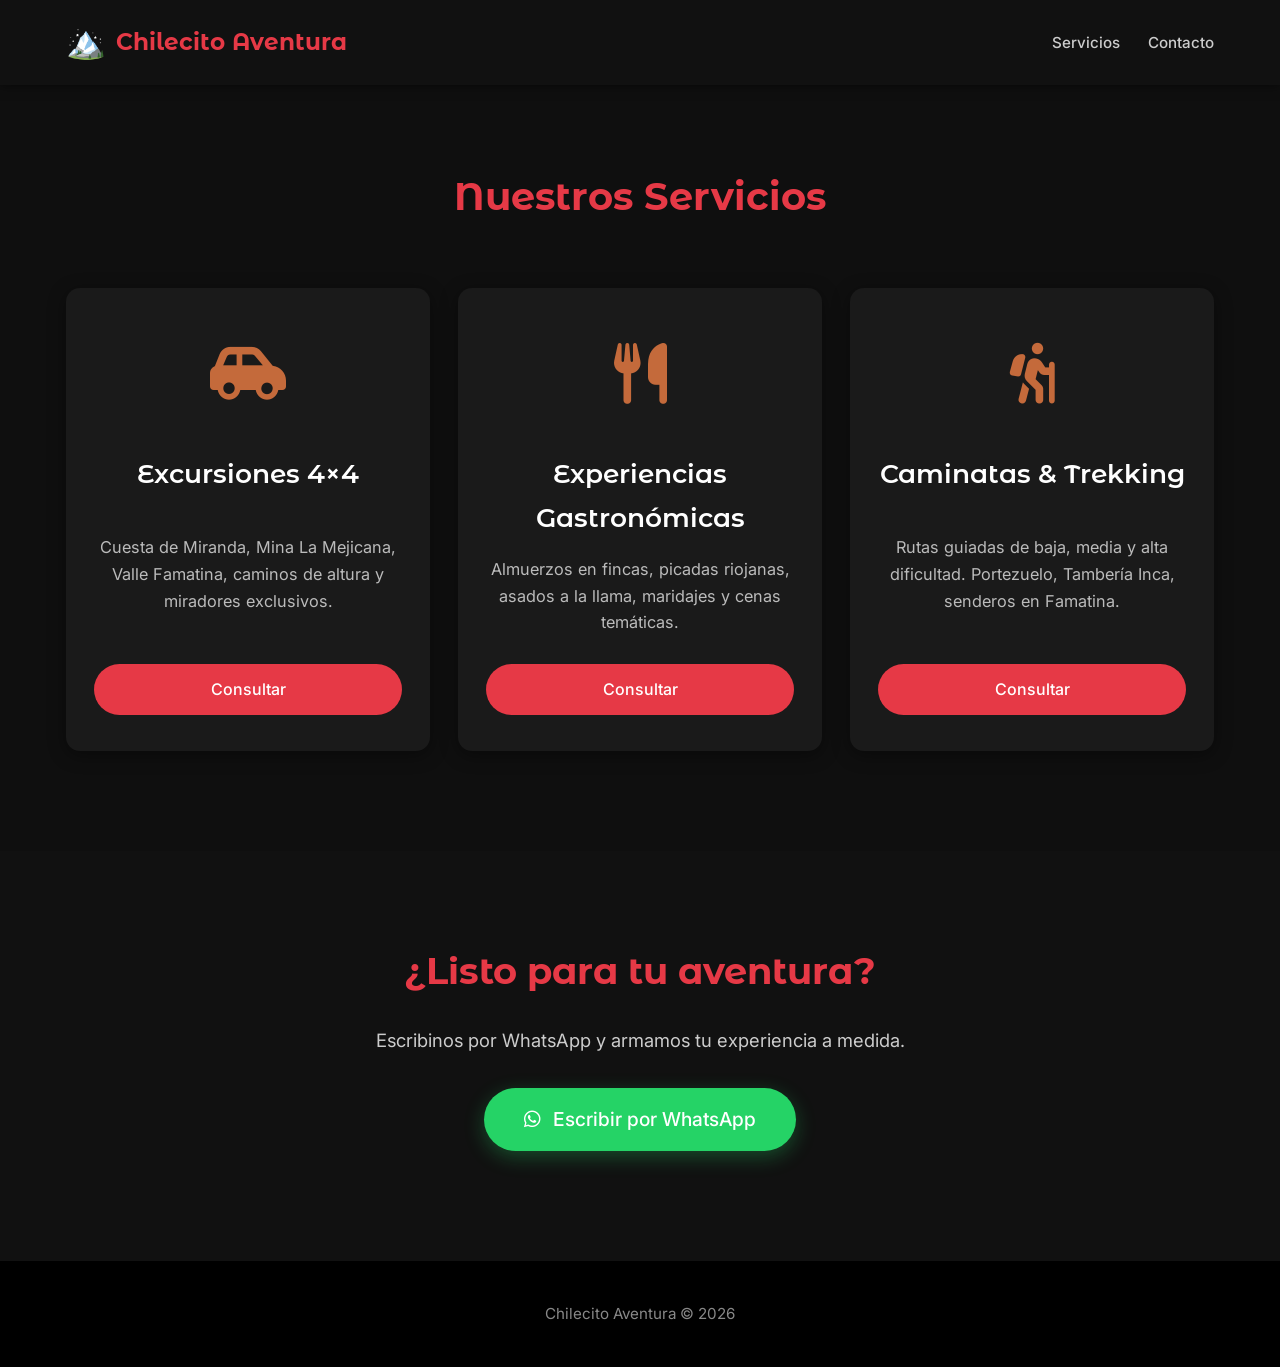
==== index.html @ 5f7f40b3 "first commit" ====
<!DOCTYPE html>
<html lang="es">
<head>
  <meta charset="UTF-8">
  <meta name="viewport" content="width=device-width, initial-scale=1.0">
  <title>Chilecito Aventura</title>
  <link rel="stylesheet" href="https://cdnjs.cloudflare.com/ajax/libs/font-awesome/6.5.0/css/all.min.css">
  <link href="https://fonts.googleapis.com/css2?family=Inter:wght@300;400;500;600&family=Montserrat+Alternates:wght@600;700&display=swap" rel="stylesheet">
  <link rel="stylesheet" href="styles.css">
</head>
<body>

  <header>
    <div class="container">
      <div class="logo">
        <span class="emoji">🏔️</span>
        <h1>Chilecito Aventura</h1>
      </div>
      <nav>
        <a href="#servicios">Servicios</a>
        <a href="#contacto">Contacto</a>
      </nav>
    </div>
  </header>

  <main>
    <section id="servicios" class="servicios">
      <div class="container">
        <h2>Nuestros Servicios</h2>

        <div class="grid">
          <article class="card anim" data-image="https://fotos.perfil.com/2021/11/04/trim/1280/720/1103larioja-1264507.jpg">
            <div class="card-icon"><i class="fa-solid fa-car-side"></i></div>
            <h3>Excursiones 4×4</h3>
            <p>Cuesta de Miranda, Mina La Mejicana, Valle Famatina, caminos de altura y miradores exclusivos.</p>
            <a href="#" class="btn">Consultar</a>
          </article>

          <article class="card anim" data-image="https://i.blogs.es/7722b3/gastro_rioja/840_560.jpg">
            <div class="card-icon"><i class="fa-solid fa-utensils"></i></div>
            <h3>Experiencias Gastronómicas</h3>
            <p>Almuerzos en fincas, picadas riojanas, asados a la llama, maridajes y cenas temáticas.</p>
            <a href="#" class="btn">Consultar</a>
          </article>

          <article class="card anim" data-image="https://deviajevoy.com.ar/wp-content/uploads/2020/05/famatina.jpg">
            <div class="card-icon"><i class="fa-solid fa-person-hiking"></i></div>
            <h3>Caminatas & Trekking</h3>
            <p>Rutas guiadas de baja, media y alta dificultad. Portezuelo, Tambería Inca, senderos en Famatina.</p>
            <a href="#" class="btn">Consultar</a>
          </article>
        </div>
      </div>
    </section>

    <section id="contacto" class="contacto">
      <div class="container">
        <h2>¿Listo para tu aventura?</h2>
        <p>Escribinos por WhatsApp y armamos tu experiencia a medida.</p>
        <a href="https://wa.me/5493825XXXXXX?text=Hola%21%20Quiero%20consultar%20por..." class="btn-large">
          <i class="fa-brands fa-whatsapp"></i> Escribir por WhatsApp
        </a>
      </div>
    </section>
  </main>

  <footer>
    <div class="container">
      <p>Chilecito Aventura © 2026</p>
    </div>
  </footer>

</body>
</html>
---- styles.css ----
* {
  margin: 0;
  padding: 0;
  box-sizing: border-box;
}

body {
  font-family: 'Inter', sans-serif;
  background: #0f0f0f;
  color: #e0e0e0;
  line-height: 1.65;
}

.container {
  max-width: 1180px;
  margin: 0 auto;
  padding: 0 16px;
}

header {
  position: sticky;
  top: 0;
  background: #111;
  box-shadow: 0 1px 10px rgba(0,0,0,0.5);
  z-index: 100;
  padding: 16px 0;
}

header .container {
  display: flex;
  justify-content: space-between;
  align-items: center;
}

.logo {
  display: flex;
  align-items: center;
  gap: 10px;
}

.logo .emoji {
  font-size: 2rem;
}

.logo h1 {
  font-family: 'Montserrat Alternates', sans-serif;
  font-weight: 700;
  font-size: 1.45rem;
  color: #e63946;
}

nav a {
  margin-left: 24px;
  color: #ccc;
  text-decoration: none;
  font-weight: 500;
  font-size: 0.95rem;
  transition: color 0.2s;
}

nav a:hover {
  color: #e63946;
}

/* Animación suave de carga */
@keyframes slideUp {
  from {
    opacity: 0;
    transform: translateY(60px);
  }
  to {
    opacity: 1;
    transform: translateY(0);
  }
}

.anim {
  opacity: 0;
  animation: slideUp 1s cubic-bezier(0.25, 0.46, 0.45, 0.94) forwards;
}

.anim:nth-child(1) { animation-delay: 0.2s; }
.anim:nth-child(2) { animation-delay: 0.4s; }
.anim:nth-child(3) { animation-delay: 0.6s; }

/* Servicios */
.servicios {
  padding: 80px 0 100px;
}

.servicios h2 {
  font-family: 'Montserrat Alternates', sans-serif;
  font-weight: 700;
  font-size: 2.4rem;
  color: #e63946;
  text-align: center;
  margin-bottom: 60px;
}

.grid {
  display: grid;
  grid-template-columns: repeat(auto-fit, minmax(300px, 1fr));
  gap: 28px;
}

.card {
  background: #1a1a1a;
  border-radius: 14px;
  padding: 36px 28px;
  box-shadow: 0 4px 18px rgba(0,0,0,0.4);
  text-align: center;
  display: flex;
  flex-direction: column;
  transition: all 0.4s ease;
  position: relative;
  overflow: hidden;
  min-height: 380px;
}

.card:hover {
  transform: translateY(-10px);
  box-shadow: 0 16px 36px rgba(0,0,0,0.6);
}

/* Overlay más claro para modo oscuro */
.card::before {
  content: "";
  position: absolute;
  inset: 0;
  background-size: cover;
  background-position: center;
  opacity: 0;
  transition: opacity 0.6s ease-in-out;
  z-index: 0;
  background-color: rgba(0, 0, 0, 0.35);
  background-blend-mode: multiply;
}

.card:hover::before {
  opacity: 1;
}

.card > * {
  position: relative;
  z-index: 1;
}

.card-icon {
  font-size: 3.8rem;
  color: #c46a3b;
  margin-bottom: 28px;
  transition: transform 0.4s ease;
}

.card:hover .card-icon {
  transform: scale(1.12);
}

.card h3 {
  font-family: 'Montserrat Alternates', sans-serif;
  font-weight: 600;
  font-size: 1.65rem;
  margin-bottom: 16px;
  color: #fff;
}

.card p {
  color: #bbb;
  font-size: 1.02rem;
  margin-bottom: 28px;
  flex-grow: 1;
  display: flex;
  align-items: center;
  justify-content: center;
  text-align: center;
}

.btn {
  display: block;
  background: #e63946;
  color: white;
  padding: 12px 32px;
  border-radius: 50px;
  text-decoration: none;
  font-weight: 500;
  margin-top: auto;
  transition: all 0.25s;
}

.btn:hover {
  background: #c53039;
  transform: translateY(-2px);
}

/* Imágenes específicas */
.card:nth-child(1)::before {
  background-image: url('https://fotos.perfil.com/2021/11/04/trim/1280/720/1103larioja-1264507.jpg');
}

.card:nth-child(2)::before {
  background-image: url('https://i.blogs.es/7722b3/gastro_rioja/840_560.jpg');
}

.card:nth-child(3)::before {
  background-image: url('https://deviajevoy.com.ar/wp-content/uploads/2020/05/famatina.jpg');
}

/* Contacto */
.contacto {
  background: #111;
  padding: 90px 0 110px;
  text-align: center;
}

.contacto h2 {
  font-family: 'Montserrat Alternates', sans-serif;
  font-weight: 700;
  font-size: 2.3rem;
  color: #e63946;
  margin-bottom: 24px;
}

.contacto p {
  font-size: 1.15rem;
  color: #ccc;
  margin-bottom: 32px;
}

.btn-large {
  display: inline-flex;
  align-items: center;
  gap: 12px;
  background: #25D366;
  color: white;
  padding: 16px 40px;
  border-radius: 50px;
  font-size: 1.2rem;
  font-weight: 500;
  text-decoration: none;
  box-shadow: 0 6px 20px rgba(37,213,102,0.3);
  transition: all 0.3s;
}

.btn-large:hover {
  background: #20b358;
  transform: translateY(-3px);
  box-shadow: 0 12px 32px rgba(37,213,102,0.45);
}

footer {
  background: #000;
  color: #888;
  padding: 40px 0;
  text-align: center;
  font-size: 0.95rem;
}

/* Responsive para móviles */
@media (max-width: 768px) {
  header .container {
    flex-direction: column;
    gap: 12px;
  }

  nav {
    margin-top: 8px;
  }

  nav a {
    margin: 0 12px;
    font-size: 0.9rem;
  }

  .servicios {
    padding: 60px 0 80px;
  }

  .servicios h2 {
    font-size: 2.1rem;
    margin-bottom: 50px;
  }

  .grid {
    grid-template-columns: 1fr;
    gap: 24px;
  }

  .card {
    min-height: 340px;
    padding: 32px 24px;
  }

  .card-icon {
    font-size: 3.2rem;
    margin-bottom: 24px;
  }

  .card h3 {
    font-size: 1.5rem;
  }

  .card p {
    font-size: 0.98rem;
  }

  .btn {
    padding: 11px 28px;
  }

  .contacto {
    padding: 70px 0 90px;
  }

  .contacto h2 {
    font-size: 2rem;
  }

  .btn-large {
    padding: 14px 36px;
    font-size: 1.1rem;
  }
}

@media (max-width: 480px) {
  .logo h1 {
    font-size: 1.3rem;
  }

  .logo .emoji {
    font-size: 1.8rem;
  }
}
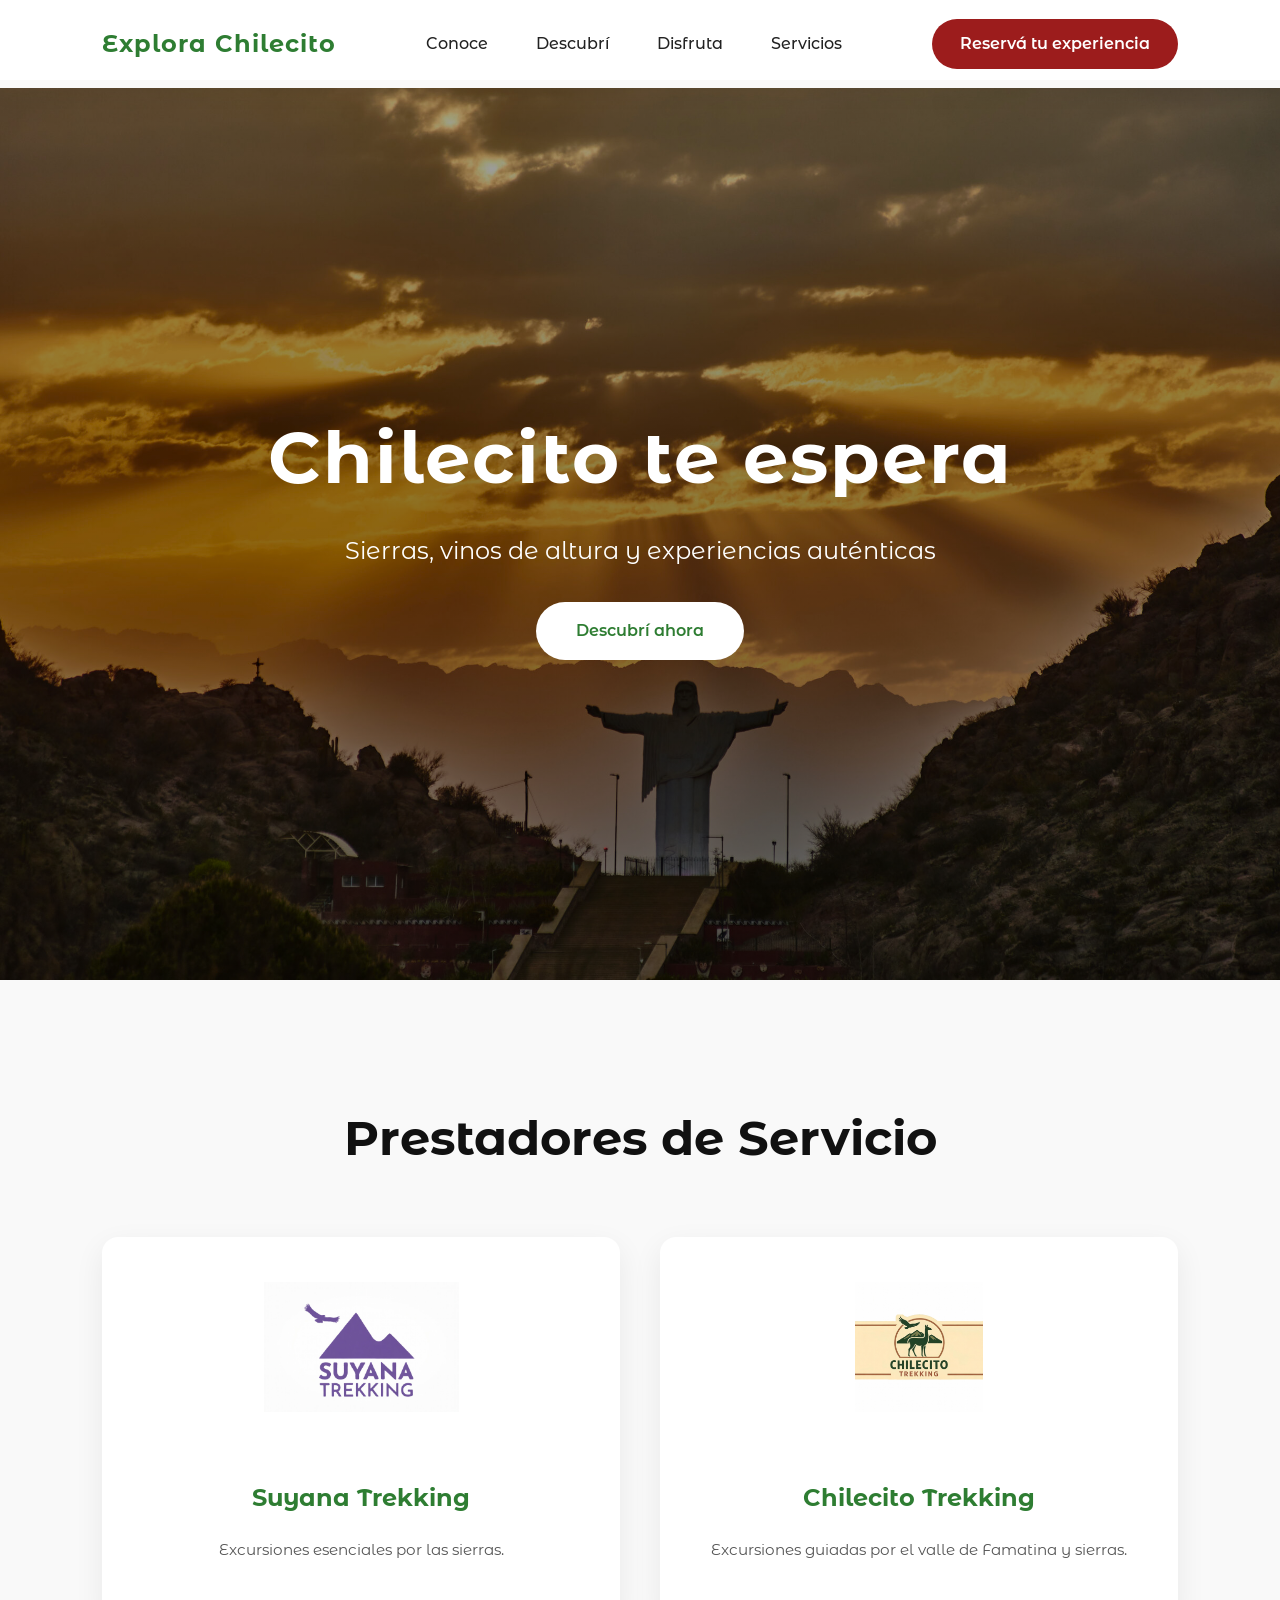
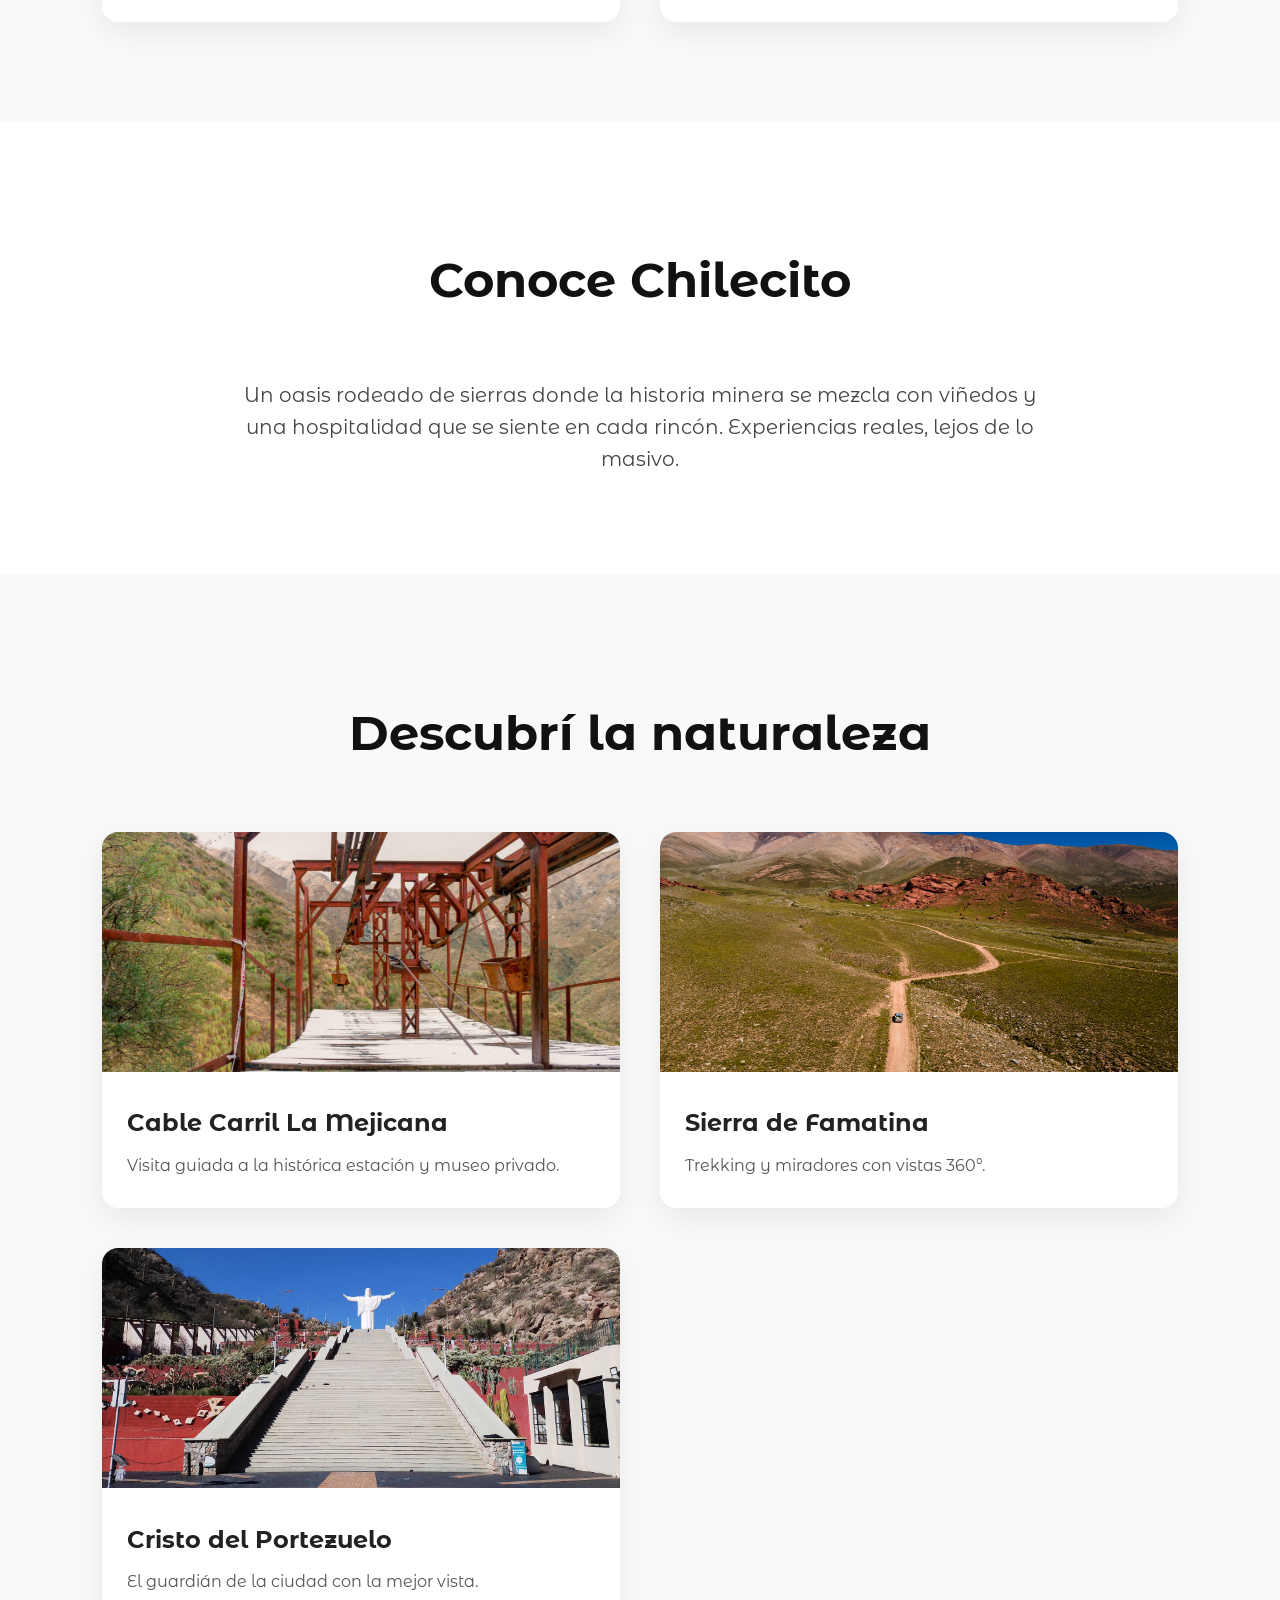
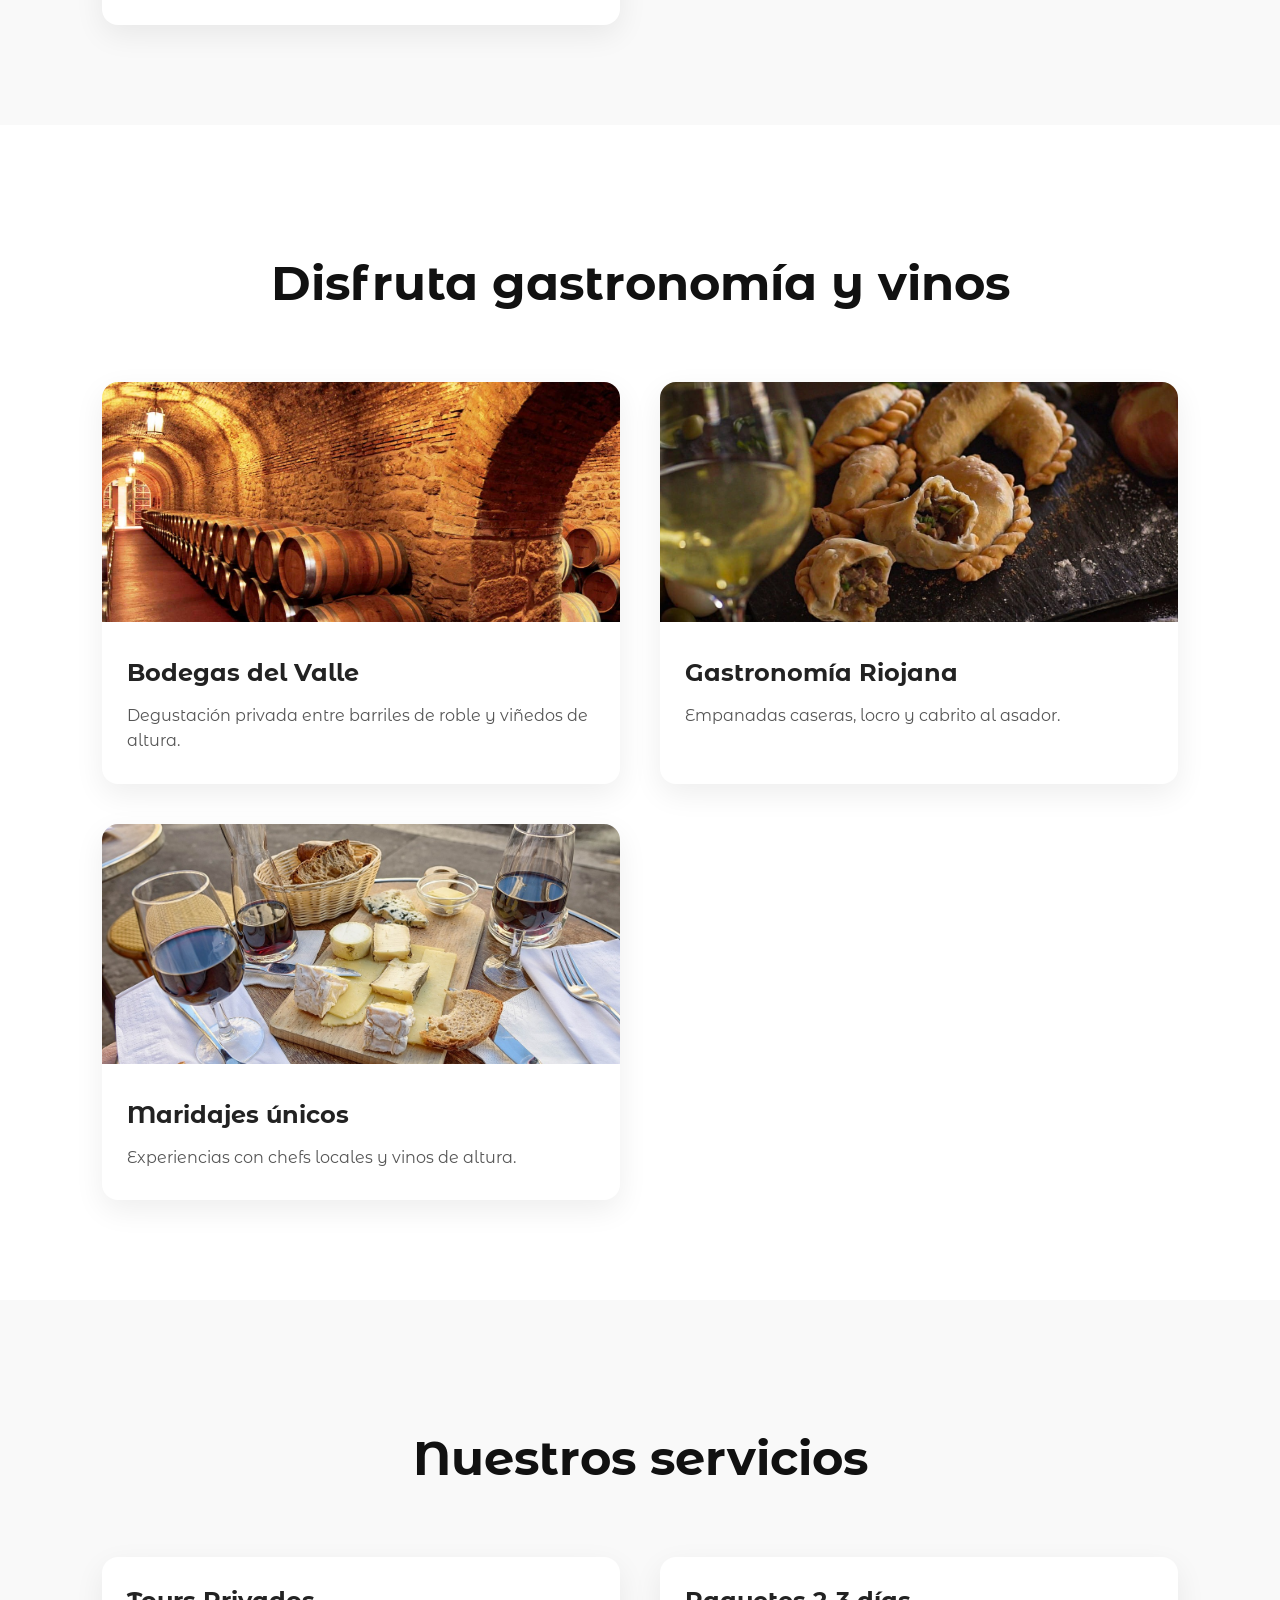
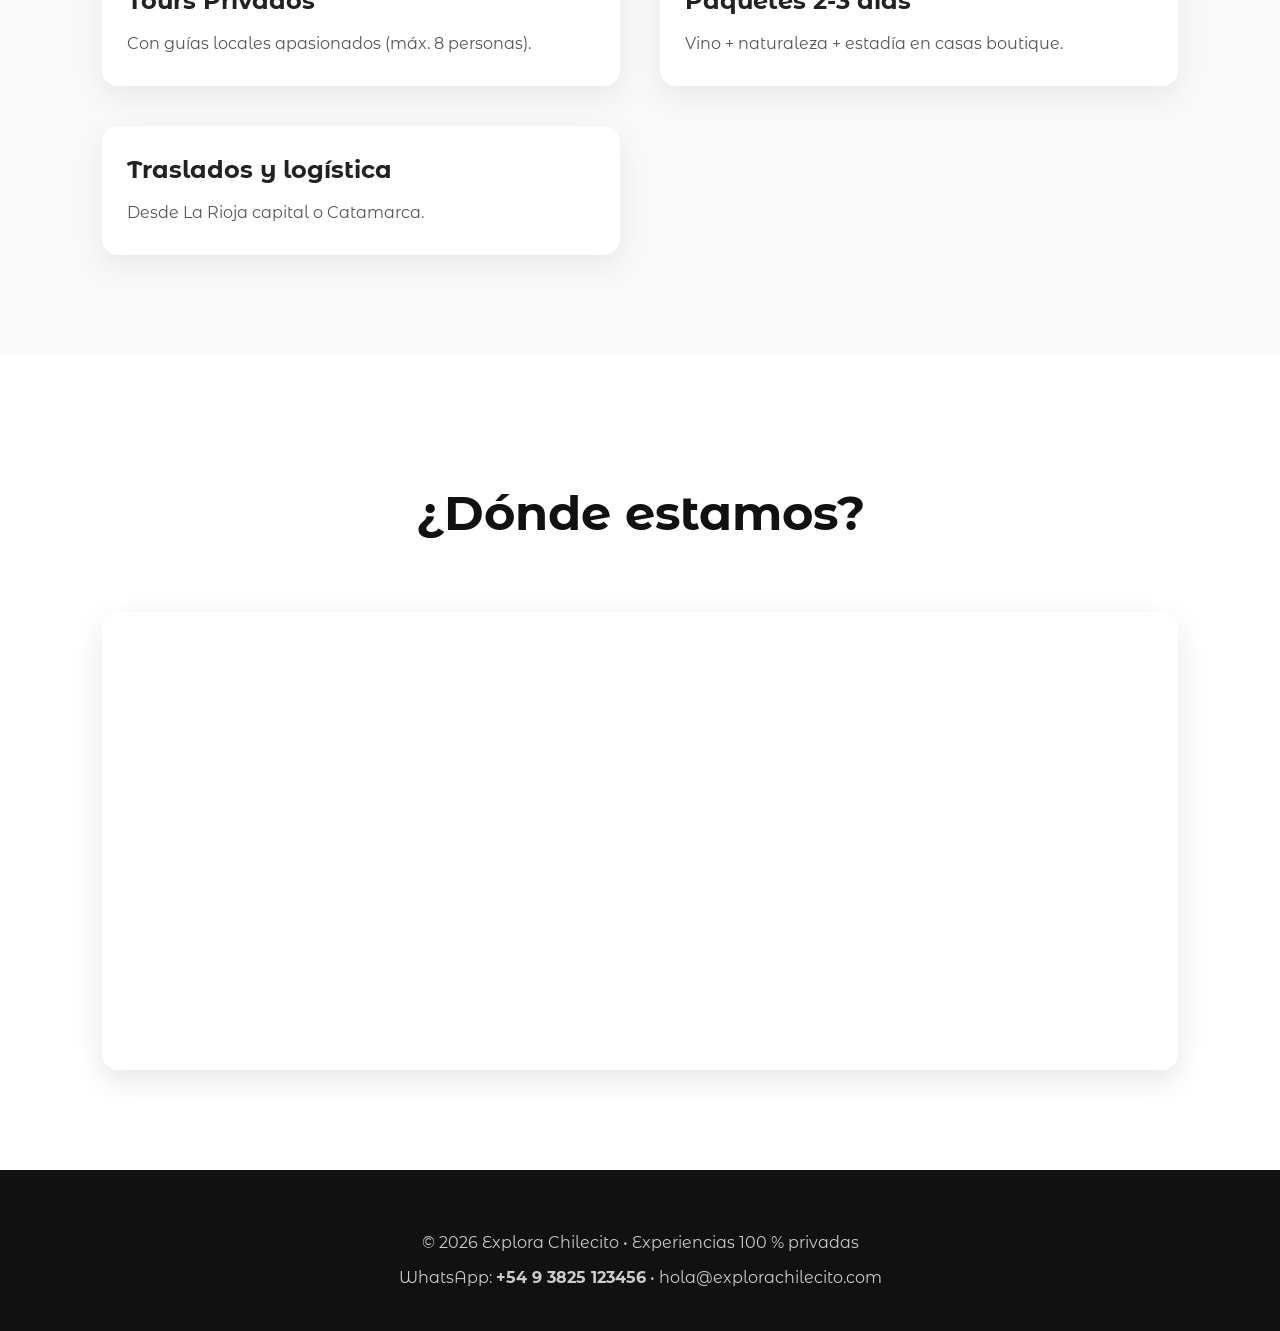
==== commit e0eef4e3: "paginas" ====
--- a/index.html
+++ b/index.html
@@ -1,74 +1,259 @@
 <!DOCTYPE html>
 <html lang="es">
 <head>
-  <meta charset="UTF-8">
-  <meta name="viewport" content="width=device-width, initial-scale=1.0">
-  <title>Chilecito Aventura</title>
-  <link rel="stylesheet" href="https://cdnjs.cloudflare.com/ajax/libs/font-awesome/6.5.0/css/all.min.css">
-  <link href="https://fonts.googleapis.com/css2?family=Inter:wght@300;400;500;600&family=Montserrat+Alternates:wght@600;700&display=swap" rel="stylesheet">
-  <link rel="stylesheet" href="styles.css">
+    <meta charset="UTF-8">
+    <meta name="viewport" content="width=device-width, initial-scale=1.0">
+    <title>Explora Chilecito • Sierras • Vinos • Aventura</title>
+    <link href="https://fonts.googleapis.com/css2?family=Montserrat+Alternates:wght@400;500;600;700&display=swap" rel="stylesheet">
+    <link rel="stylesheet" href="css/styles.css">
 </head>
 <body>
 
-  <header>
-    <div class="container">
-      <div class="logo">
-        <span class="emoji">🏔️</span>
-        <h1>Chilecito Aventura</h1>
-      </div>
-      <nav>
-        <a href="#servicios">Servicios</a>
-        <a href="#contacto">Contacto</a>
-      </nav>
+    <!-- NAVEGACIÓN -->
+    <nav class="navbar">
+        <div class="logo">
+            <h2>Explora Chilecito</h2>
+        </div>
+        
+        <div class="hamburger" onclick="toggleMenu()">☰</div>
+        
+        <ul class="menu" id="menu">
+            <li class="dropdown">
+                <a href="#conoce">Conoce</a>
+                <ul class="dropdown-content">
+                    <li><a href="pages/conoce-historia-cultura.html" target="_blank">Historia & Cultura</a></li>
+                    <li><a href="pages/conoce-museos.html" target="_blank">Museos</a></li>
+                    <li><a href="pages/conoce-pueblo.html" target="_blank">El Pueblo</a></li>
+                </ul>
+            </li>
+            <li class="dropdown">
+                <a href="#descubri">Descubrí</a>
+                <ul class="dropdown-content">
+                    <li><a href="pages/descubri-naturaleza.html" target="_blank">Naturaleza & Sierras</a></li>
+                    <li><a href="pages/descubri-excursiones.html" target="_blank">Excursiones</a></li>
+                    <li><a href="pages/descubri-senderismo.html" target="_blank">Senderismo</a></li>
+                </ul>
+            </li>
+            <li class="dropdown">
+                <a href="#disfruta">Disfruta</a>
+                <ul class="dropdown-content">
+                    <li><a href="pages/disfruta-gastronomia.html" target="_blank">Gastronomía Riojana</a></li>
+                    <li><a href="pages/disfruta-ruta-vino.html" target="_blank">Ruta del Vino</a></li>
+                    <li><a href="pages/disfruta-maridajes.html" target="_blank">Maridajes únicos</a></li>
+                </ul>
+            </li>
+            <li class="dropdown">
+                <a href="#servicios">Servicios</a>
+                <ul class="dropdown-content">
+                    <li><a href="#tours">Tours Privados</a></li>
+                    <li><a href="#paquetes">Paquetes</a></li>
+                    <li><a href="#contacto">Reservas</a></li>
+                </ul>
+            </li>
+        </ul>
+        
+        <a href="#contacto" class="btn-reserva">Reservá tu experiencia</a>
+    </nav>
+
+    <!-- HERO SLIDER -->
+    <section class="hero">
+        <div class="slider">
+            <div class="slide active" style="background-image: url('images/hero-chilecito.jpeg')">
+                <div class="overlay">
+                    <h1>Chilecito te espera</h1>
+                    <p>Sierras, vinos de altura y experiencias auténticas</p>
+                    <a href="#descubri" class="btn">Descubrí ahora</a>
+                </div>
+            </div>
+            <div class="slide" style="background-image: url('images/cable-mejicana.jpg')">
+                <div class="overlay">
+                    <h1>El Cable Carril La Mejicana</h1>
+                    <p>Una obra de ingeniería que sigue impresionando</p>
+                </div>
+            </div>
+            <div class="slide" style="background-image: url('images/viñedos-famatina.jpg')">
+                <div class="overlay">
+                    <h1>Viñedos en el Valle de Famatina</h1>
+                    <p>Torrontés y Malbec de altura</p>
+                </div>
+            </div>
+        </div>
+    </section>
+
+    <!-- PRESTADORES DE SERVICIO (Nueva sección arriba de Conoce) -->
+    <section id="prestadores" class="section bg-light">
+        <div class="container">
+            <h2 class="section-title">Prestadores de Servicio</h2>
+            <div class="cards-grid">
+                <div class="card prestador-card" onclick="openModal('empresa1')">
+                    <img src="images/logo-suyana-trekking.jpg" alt="Logo Suyana Trekking">
+                    <h3>Suyana Trekking</h3>
+                    <p>Excursiones esenciales por las sierras.</p>
+                </div>
+                <div class="card prestador-card" onclick="openModal('empresa2')">
+                    <img src="images/logo-tours-famatina.jpg" alt="Logo Tours Famatina">
+                    <h3>Chilecito Trekking</h3>
+                    <p>Excursiones guiadas por el valle de Famatina y sierras.</p>
+                </div>
+            </div>
+        </div>
+    </section>
+
+    <!-- MODALES PARA EMPRESAS -->
+    <div id="empresa1" class="modal">
+        <div class="modal-content">
+            <span class="close" onclick="closeModal('empresa1')">&times;</span>
+            <h2>Suyana Trekking</h2>
+            <p>Contacta con nosotros:</p>
+            <a href="https://wa.me/5493825123456" class="btn-social whatsapp">WhatsApp</a>
+            <a href="https://www.instagram.com/suyana_trekking?igsh=c2cyb3Z4Nm04b3JnZQ==" class="btn-social instagram">Instagram</a>
+        </div>
     </div>
-  </header>
-
-  <main>
-    <section id="servicios" class="servicios">
-      <div class="container">
-        <h2>Nuestros Servicios</h2>
-
-        <div class="grid">
-          <article class="card anim" data-image="https://fotos.perfil.com/2021/11/04/trim/1280/720/1103larioja-1264507.jpg">
-            <div class="card-icon"><i class="fa-solid fa-car-side"></i></div>
-            <h3>Excursiones 4×4</h3>
-            <p>Cuesta de Miranda, Mina La Mejicana, Valle Famatina, caminos de altura y miradores exclusivos.</p>
-            <a href="#" class="btn">Consultar</a>
-          </article>
-
-          <article class="card anim" data-image="https://i.blogs.es/7722b3/gastro_rioja/840_560.jpg">
-            <div class="card-icon"><i class="fa-solid fa-utensils"></i></div>
-            <h3>Experiencias Gastronómicas</h3>
-            <p>Almuerzos en fincas, picadas riojanas, asados a la llama, maridajes y cenas temáticas.</p>
-            <a href="#" class="btn">Consultar</a>
-          </article>
-
-          <article class="card anim" data-image="https://deviajevoy.com.ar/wp-content/uploads/2020/05/famatina.jpg">
-            <div class="card-icon"><i class="fa-solid fa-person-hiking"></i></div>
-            <h3>Caminatas & Trekking</h3>
-            <p>Rutas guiadas de baja, media y alta dificultad. Portezuelo, Tambería Inca, senderos en Famatina.</p>
-            <a href="#" class="btn">Consultar</a>
-          </article>
-        </div>
-      </div>
-    </section>
-
-    <section id="contacto" class="contacto">
-      <div class="container">
-        <h2>¿Listo para tu aventura?</h2>
-        <p>Escribinos por WhatsApp y armamos tu experiencia a medida.</p>
-        <a href="https://wa.me/5493825XXXXXX?text=Hola%21%20Quiero%20consultar%20por..." class="btn-large">
-          <i class="fa-brands fa-whatsapp"></i> Escribir por WhatsApp
-        </a>
-      </div>
-    </section>
-  </main>
-
-  <footer>
-    <div class="container">
-      <p>Chilecito Aventura © 2026</p>
+
+    <div id="empresa2" class="modal">
+        <div class="modal-content">
+            <span class="close" onclick="closeModal('empresa2')">&times;</span>
+            <h2>Tours Famatina</h2>
+            <p>Contacta con nosotros:</p>
+            <a href="https://wa.me/5493825654321" class="btn-social whatsapp">WhatsApp</a>
+            <a href="https://www.instagram.com/chilecitotrekking?igsh=cTIyb2JzaXZua3BmZQ==" class="btn-social instagram">Instagram</a>
+        </div>
     </div>
-  </footer>
+
+    <!-- CONOCE -->
+    <section id="conoce" class="section">
+        <div class="container">
+            <h2 class="section-title">Conoce Chilecito</h2>
+            <p class="intro">
+                Un oasis rodeado de sierras donde la historia minera se mezcla con viñedos 
+                y una hospitalidad que se siente en cada rincón. Experiencias reales, lejos de lo masivo.
+            </p>
+        </div>
+    </section>
+
+    <!-- DESCUBRÍ -->
+    <section id="descubri" class="section bg-light">
+        <div class="container">
+            <h2 class="section-title">Descubrí la naturaleza</h2>
+            <div class="cards-grid">
+                <div class="card">
+                    <img src="images/cable-mejicana.jpg" alt="Cable Carril La Mejicana">
+                    <h3>Cable Carril La Mejicana</h3>
+                    <p>Visita guiada a la histórica estación y museo privado.</p>
+                </div>
+                <div class="card">
+                    <img src="images/sierra-famatina.jpg" alt="Sierra de Famatina">
+                    <h3>Sierra de Famatina</h3>
+                    <p>Trekking y miradores con vistas 360°.</p>
+                </div>
+                <div class="card">
+                    <img src="images/cristo-portezuelo.jpg" alt="Cristo del Portezuelo">
+                    <h3>Cristo del Portezuelo</h3>
+                    <p>El guardián de la ciudad con la mejor vista.</p>
+                </div>
+            </div>
+        </div>
+    </section>
+
+    <!-- DISFRUTA -->
+    <section id="disfruta" class="section">
+        <div class="container">
+            <h2 class="section-title">Disfruta gastronomía y vinos</h2>
+            <div class="cards-grid">
+                <div class="card">
+                    <img src="images/barriles-vino.jpg" alt="Barriles en bodega">
+                    <h3>Bodegas del Valle</h3>
+                    <p>Degustación privada entre barriles de roble y viñedos de altura.</p>
+                </div>
+                <div class="card">
+                    <img src="images/empanadas-riojanas.jpg" alt="Empanadas riojanas">
+                    <h3>Gastronomía Riojana</h3>
+                    <p>Empanadas caseras, locro y cabrito al asador.</p>
+                </div>
+                <div class="card">
+                    <img src="images/maridaje-vinos.jpg" alt="Maridaje de vinos y comida">
+                    <h3>Maridajes únicos</h3>
+                    <p>Experiencias con chefs locales y vinos de altura.</p>
+                </div>
+            </div>
+        </div>
+    </section>
+
+    <!-- SERVICIOS -->
+    <section id="servicios" class="section bg-light">
+        <div class="container">
+            <h2 class="section-title">Nuestros servicios</h2>
+            <div class="cards-grid">
+                <div class="card">
+                    <h3>Tours Privados</h3>
+                    <p>Con guías locales apasionados (máx. 8 personas).</p>
+                </div>
+                <div class="card">
+                    <h3>Paquetes 2-3 días</h3>
+                    <p>Vino + naturaleza + estadía en casas boutique.</p>
+                </div>
+                <div class="card">
+                    <h3>Traslados y logística</h3>
+                    <p>Desde La Rioja capital o Catamarca.</p>
+                </div>
+            </div>
+        </div>
+    </section>
+
+    <!-- MAPA -->
+    <section id="ubicacion" class="section">
+        <div class="container">
+            <h2 class="section-title">¿Dónde estamos?</h2>
+            <div class="map-container">
+                <iframe src="https://www.google.com/maps/embed?pb=!1m18!1m12!1m3!1d3265.123456789!2d-67.495!3d-29.16!2m3!1f0!2f0!3f0!3m2!1i1024!2i768!4f13.1!3m3!1m2!1s0x96b5c5c5c5c5c5c5%3A0x1234567890abcdef!2sChilecito%2C%20La%20Rioja%2C%20Argentina!5e0!3m2!1ses!2sar!4v1700000000000" 
+                        width="100%" height="450" style="border:0;" allowfullscreen="" loading="lazy" referrerpolicy="no-referrer-when-downgrade"></iframe>
+            </div>
+        </div>
+    </section>
+
+    <!-- FOOTER -->
+    <footer id="contacto">
+        <div class="container">
+            <p>© 2026 Explora Chilecito • Experiencias 100 % privadas</p>
+            <p>WhatsApp: <strong>+54 9 3825 123456</strong> • hola@explorachilecito.com</p>
+        </div>
+    </footer>
+
+    <script>
+        // Slider automático
+        let currentSlide = 0;
+        const slides = document.querySelectorAll('.slide');
+        setInterval(() => {
+            slides[currentSlide].classList.remove('active');
+            currentSlide = (currentSlide + 1) % slides.length;
+            slides[currentSlide].classList.add('active');
+        }, 5000);
+
+        // Menú hamburguesa en móvil
+        function toggleMenu() {
+            const menu = document.getElementById('menu');
+            menu.classList.toggle('active');
+        }
+
+        // Funciones para modales
+        function openModal(id) {
+            document.getElementById(id).style.display = "block";
+        }
+
+        function closeModal(id) {
+            document.getElementById(id).style.display = "none";
+        }
+
+        // Cerrar modal al click fuera
+        window.onclick = function(event) {
+            const modals = document.getElementsByClassName('modal');
+            for (let i = 0; i < modals.length; i++) {
+                if (event.target == modals[i]) {
+                    modals[i].style.display = "none";
+                }
+            }
+        }
+    </script>
 
 </body>
 </html>
--- a/css/styles.css
+++ b/css/styles.css
@@ -0,0 +1,506 @@
+/* css/styles.css – completa */
+
+:root {
+    --primary: #2e7d32;
+    --accent:  #9c1c1c;
+    --dark:    #111;
+    --light:   #f9f9f9;
+    --gray:    #555;
+    --text:    #222;
+}
+
+* {
+    margin: 0;
+    padding: 0;
+    box-sizing: border-box;
+}
+
+body {
+    font-family: 'Montserrat Alternates', sans-serif;
+    background: #ffffff;
+    color: var(--text);
+    line-height: 1.6;
+}
+
+/* NAVEGACIÓN (sin cambios) */
+.navbar {
+    position: fixed;
+    top: 0; left: 0; right: 0;
+    display: flex;
+    align-items: center;
+    justify-content: space-between;
+    padding: 1.2rem 8%;
+    background: rgba(255,255,255,0.97);
+    box-shadow: 0 4px 20px rgba(0,0,0,0.08);
+    z-index: 1000;
+}
+
+.logo h2 {
+    font-weight: 700;
+    color: var(--primary);
+    letter-spacing: 1px;
+}
+
+.menu {
+    display: flex;
+    gap: 3rem;
+    list-style: none;
+}
+
+.menu a {
+    text-decoration: none;
+    color: var(--text);
+    font-weight: 500;
+    transition: color 0.3s;
+}
+
+.menu a:hover {
+    color: var(--primary);
+}
+
+.dropdown {
+    position: relative;
+}
+
+.dropdown-content {
+    display: none;
+    position: absolute;
+    top: 100%;
+    left: 50%;
+    transform: translateX(-50%);
+    background: white;
+    box-shadow: 0 10px 30px rgba(0,0,0,0.15);
+    min-width: 220px;
+    border-radius: 8px;
+    overflow: hidden;
+    z-index: 10;
+    padding: 10px 0;
+}
+
+.dropdown:hover .dropdown-content {
+    display: block;
+}
+
+.dropdown-content li {
+    padding: 12px 25px;
+}
+
+.dropdown-content a {
+    color: #333;
+    display: block;
+}
+
+.dropdown-content a:hover {
+    background: #f8f8f8;
+    color: var(--primary);
+}
+
+.btn-reserva {
+    background: var(--accent);
+    color: white;
+    padding: 12px 28px;
+    border-radius: 50px;
+    text-decoration: none;
+    font-weight: 600;
+    transition: all 0.3s;
+}
+
+.btn-reserva:hover {
+    background: #7a1515;
+    transform: translateY(-2px);
+}
+
+.hamburger {
+    display: none;
+    font-size: 1.8rem;
+    cursor: pointer;
+    color: var(--primary);
+}
+
+/* HERO (sin cambios) */
+.hero {
+    height: 100vh;
+    position: relative;
+    overflow: hidden;
+    margin-top: 80px;
+    background-repeat: no-repeat;
+    background-size: cover;
+    background-position: center center;
+}
+
+.hero.small-hero {
+    height: 50vh !important;
+    margin-top: 80px;
+    overflow: hidden;
+    background-repeat: no-repeat !important;
+    background-size: cover !important;
+    background-position: center center !important;
+}
+
+.slider {
+    position: absolute;
+    inset: 0;
+}
+
+.slide {
+    position: absolute;
+    inset: 0;
+    background-repeat: no-repeat !important;
+    background-size: cover !important;
+    background-position: center center !important;
+    opacity: 0;
+    transition: opacity 1.2s ease;
+}
+
+.slide.active {
+    opacity: 1;
+}
+
+.overlay {
+    position: absolute;
+    inset: 0;
+    background: linear-gradient(rgba(0,0,0,0.35), rgba(0,0,0,0.55));
+    display: flex;
+    flex-direction: column;
+    align-items: center;
+    justify-content: center;
+    color: white;
+    text-align: center;
+    padding: 0 20px;
+}
+
+.overlay h1 {
+    font-size: 4.5rem;
+    font-weight: 700;
+    margin-bottom: 1rem;
+    letter-spacing: 2px;
+}
+
+.hero.small-hero .overlay h1 {
+    font-size: 3.5rem;
+}
+
+.overlay p {
+    font-size: 1.5rem;
+    margin-bottom: 2rem;
+    max-width: 700px;
+}
+
+.btn {
+    background: white;
+    color: var(--primary);
+    padding: 16px 40px;
+    border-radius: 50px;
+    font-weight: 600;
+    text-decoration: none;
+    transition: all 0.3s;
+}
+
+.btn:hover {
+    transform: scale(1.05);
+}
+
+/* SECCIONES */
+.section {
+    padding: 120px 8% 100px;
+}
+
+.bg-light {
+    background: var(--light);
+}
+
+.section-title {
+    font-size: 3rem;
+    text-align: center;
+    margin-bottom: 60px;
+    color: #111;
+    font-weight: 700;
+}
+
+.intro {
+    max-width: 800px;
+    margin: 0 auto;
+    text-align: center;
+    font-size: 1.25rem;
+    color: #444;
+}
+
+/* CARDS */
+.cards-grid {
+    display: grid;
+    grid-template-columns: repeat(auto-fit, minmax(340px, 1fr));
+    gap: 40px;
+    max-width: 1200px;
+    margin: 0 auto;
+}
+
+.card {
+    background: white;
+    border-radius: 16px;
+    overflow: hidden;
+    box-shadow: 0 10px 30px rgba(0,0,0,0.07);
+    transition: transform 0.4s;
+}
+
+.card:hover {
+    transform: translateY(-15px);
+}
+
+.card img {
+    width: 100%;
+    height: 240px;
+    object-fit: cover;
+}
+
+.card h3 {
+    padding: 25px 25px 10px;
+    font-size: 1.5rem;
+}
+
+.card p {
+    padding: 0 25px 30px;
+    color: var(--gray);
+}
+
+/* IMÁGENES GRANDES */
+.image-full {
+    margin: 2.5rem 0;
+}
+
+.image-full img {
+    width: 100%;
+    border-radius: 16px;
+    box-shadow: 0 10px 30px rgba(0,0,0,0.1);
+}
+
+.caption {
+    text-align: center;
+    font-style: italic;
+    color: #666;
+    margin-top: 0.8rem;
+}
+
+/* CONTENIDO SECUNDARIO */
+.content-text {
+    max-width: 900px;
+    margin: 0 auto;
+    font-size: 1.15rem;
+    color: #333;
+}
+
+.content-text h2 {
+    font-size: 2.5rem;
+    margin: 2rem 0 1rem;
+    color: var(--primary);
+}
+
+.content-text h3 {
+    font-size: 1.8rem;
+    margin: 2rem 0 1rem;
+    color: #222;
+    position: relative;
+    padding-bottom: 0.8rem;
+}
+
+.content-text h3::after {
+    content: '';
+    position: absolute;
+    bottom: 0;
+    left: 0;
+    width: 80px;
+    height: 3px;
+    background: var(--primary);
+    border-radius: 2px;
+}
+
+.content-text ul {
+    list-style: disc;
+    padding-left: 2rem;
+    margin: 1.5rem 0;
+}
+
+/* ATRACTIVOS GRID */
+.atractivos-grid {
+    margin-top: 2.5rem;
+    gap: 2rem;
+}
+
+.atractivos-grid .card {
+    transition: all 0.4s ease;
+    border: 1px solid #eee;
+    background: #fff;
+}
+
+.atractivos-grid .card:hover {
+    transform: translateY(-12px);
+    box-shadow: 0 20px 40px rgba(0,0,0,0.12);
+}
+
+.atractivos-grid .card img {
+    height: 220px;
+    object-fit: cover;
+}
+
+.atractivos-grid .card h3 {
+    color: var(--primary);
+    font-size: 1.4rem;
+    margin-bottom: 0.8rem;
+}
+
+.atractivos-grid .card p {
+    font-size: 1rem;
+    color: #444;
+    line-height: 1.5;
+}
+
+/* PRESTADORES – logos ajustados */
+.prestador-card {
+    cursor: pointer;
+    text-align: center;
+    padding: 30px 20px;
+    transition: transform 0.3s ease, box-shadow 0.3s ease;
+}
+
+.prestador-card:hover {
+    transform: translateY(-12px);
+    box-shadow: 0 20px 40px rgba(0,0,0,0.12);
+}
+
+.prestador-card img {
+    height: 160px;
+    width: auto;
+    max-width: 100%;
+    object-fit: contain;
+    margin-bottom: 20px;
+    padding: 15px 0;
+}
+
+.prestador-card h3 {
+    margin-bottom: 10px;
+    color: var(--primary);
+    font-size: 1.5rem;
+}
+
+.prestador-card p {
+    color: var(--gray);
+    font-size: 0.95rem;
+}
+
+/* MODALES */
+.modal {
+    display: none;
+    position: fixed;
+    z-index: 1001;
+    left: 0;
+    top: 0;
+    width: 100%;
+    height: 100%;
+    overflow: auto;
+    background: rgba(0,0,0,0.6);
+}
+
+.modal-content {
+    background: white;
+    margin: 15% auto;
+    padding: 35px;
+    border-radius: 16px;
+    width: 90%;
+    max-width: 500px;
+    text-align: center;
+    box-shadow: 0 15px 40px rgba(0,0,0,0.25);
+}
+
+.close {
+    color: #aaa;
+    float: right;
+    font-size: 32px;
+    font-weight: bold;
+    cursor: pointer;
+}
+
+.close:hover,
+.close:focus {
+    color: #000;
+}
+
+.btn-social {
+    display: inline-block;
+    margin: 12px 8px;
+    padding: 14px 32px;
+    border-radius: 50px;
+    text-decoration: none;
+    font-weight: 600;
+    font-size: 1.1rem;
+    transition: all 0.3s;
+}
+
+.whatsapp {
+    background: #25D366;
+    color: white;
+}
+
+.whatsapp:hover {
+    background: #1DA851;
+    transform: translateY(-2px);
+}
+
+.instagram {
+    background: linear-gradient(45deg, #f09433 0%,#e6683c 25%,#dc2743 50%,#cc2366 75%,#bc1888 100%);
+    color: white;
+}
+
+.instagram:hover {
+    opacity: 0.9;
+    transform: translateY(-2px);
+}
+
+/* MAPA */
+.map-container {
+    border-radius: 16px;
+    overflow: hidden;
+    box-shadow: 0 10px 30px rgba(0,0,0,0.1);
+}
+
+/* FOOTER */
+footer {
+    background: var(--dark);
+    color: #ccc;
+    text-align: center;
+    padding: 60px 20px 30px;
+}
+
+footer p {
+    margin-bottom: 10px;
+}
+
+/* RESPONSIVE */
+@media (max-width: 768px) {
+    .hamburger { display: block; }
+    .menu {
+        position: absolute;
+        top: 100%;
+        left: 0; right: 0;
+        background: white;
+        flex-direction: column;
+        padding: 20px;
+        box-shadow: 0 10px 20px rgba(0,0,0,0.1);
+        display: none;
+        gap: 15px;
+    }
+    .menu.active { display: flex; }
+
+    .overlay h1 { font-size: 2.8rem; }
+    .hero.small-hero .overlay h1 { font-size: 2.5rem; }
+
+    .section { padding: 80px 5% 70px; }
+
+    .cards-grid, .atractivos-grid {
+        grid-template-columns: 1fr;
+    }
+
+    .navbar { padding: 1rem 5%; }
+
+    .prestador-card img {
+        height: 140px;           /* más pequeño en móvil */
+    }
+}
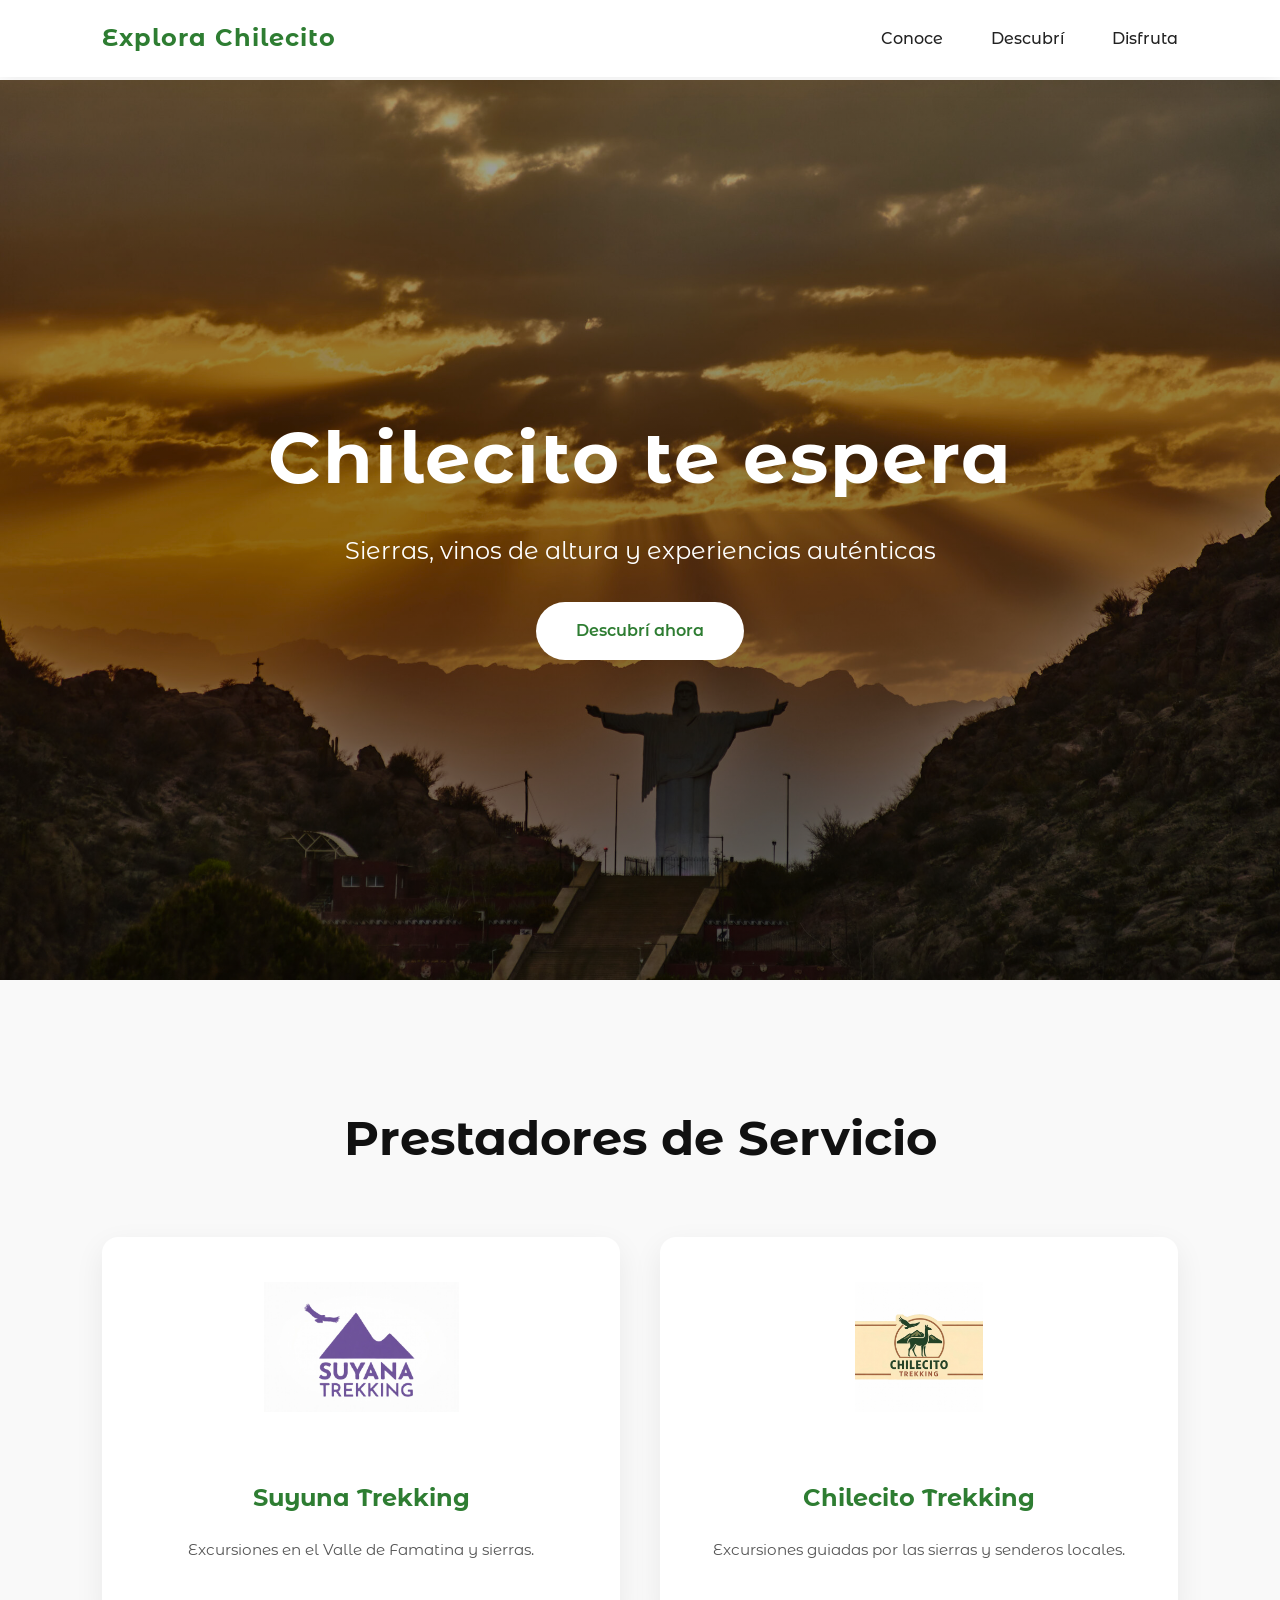
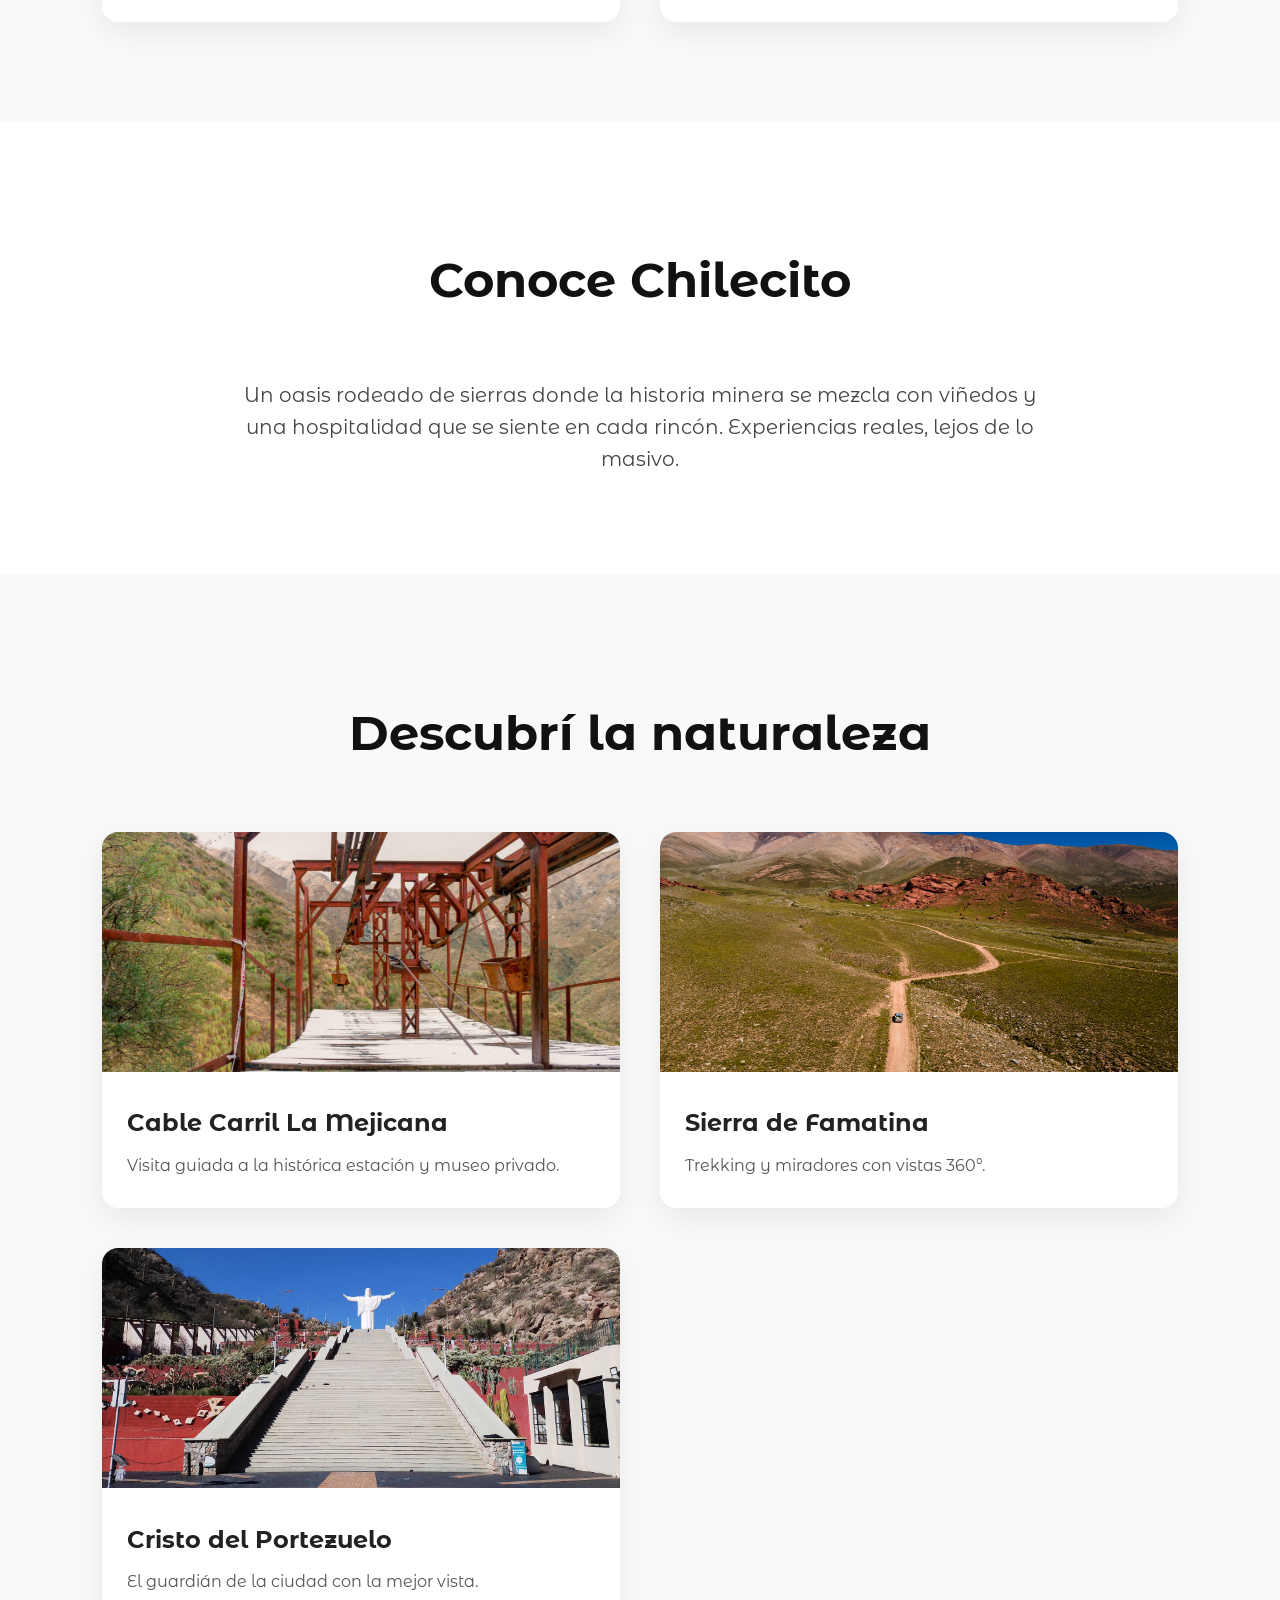
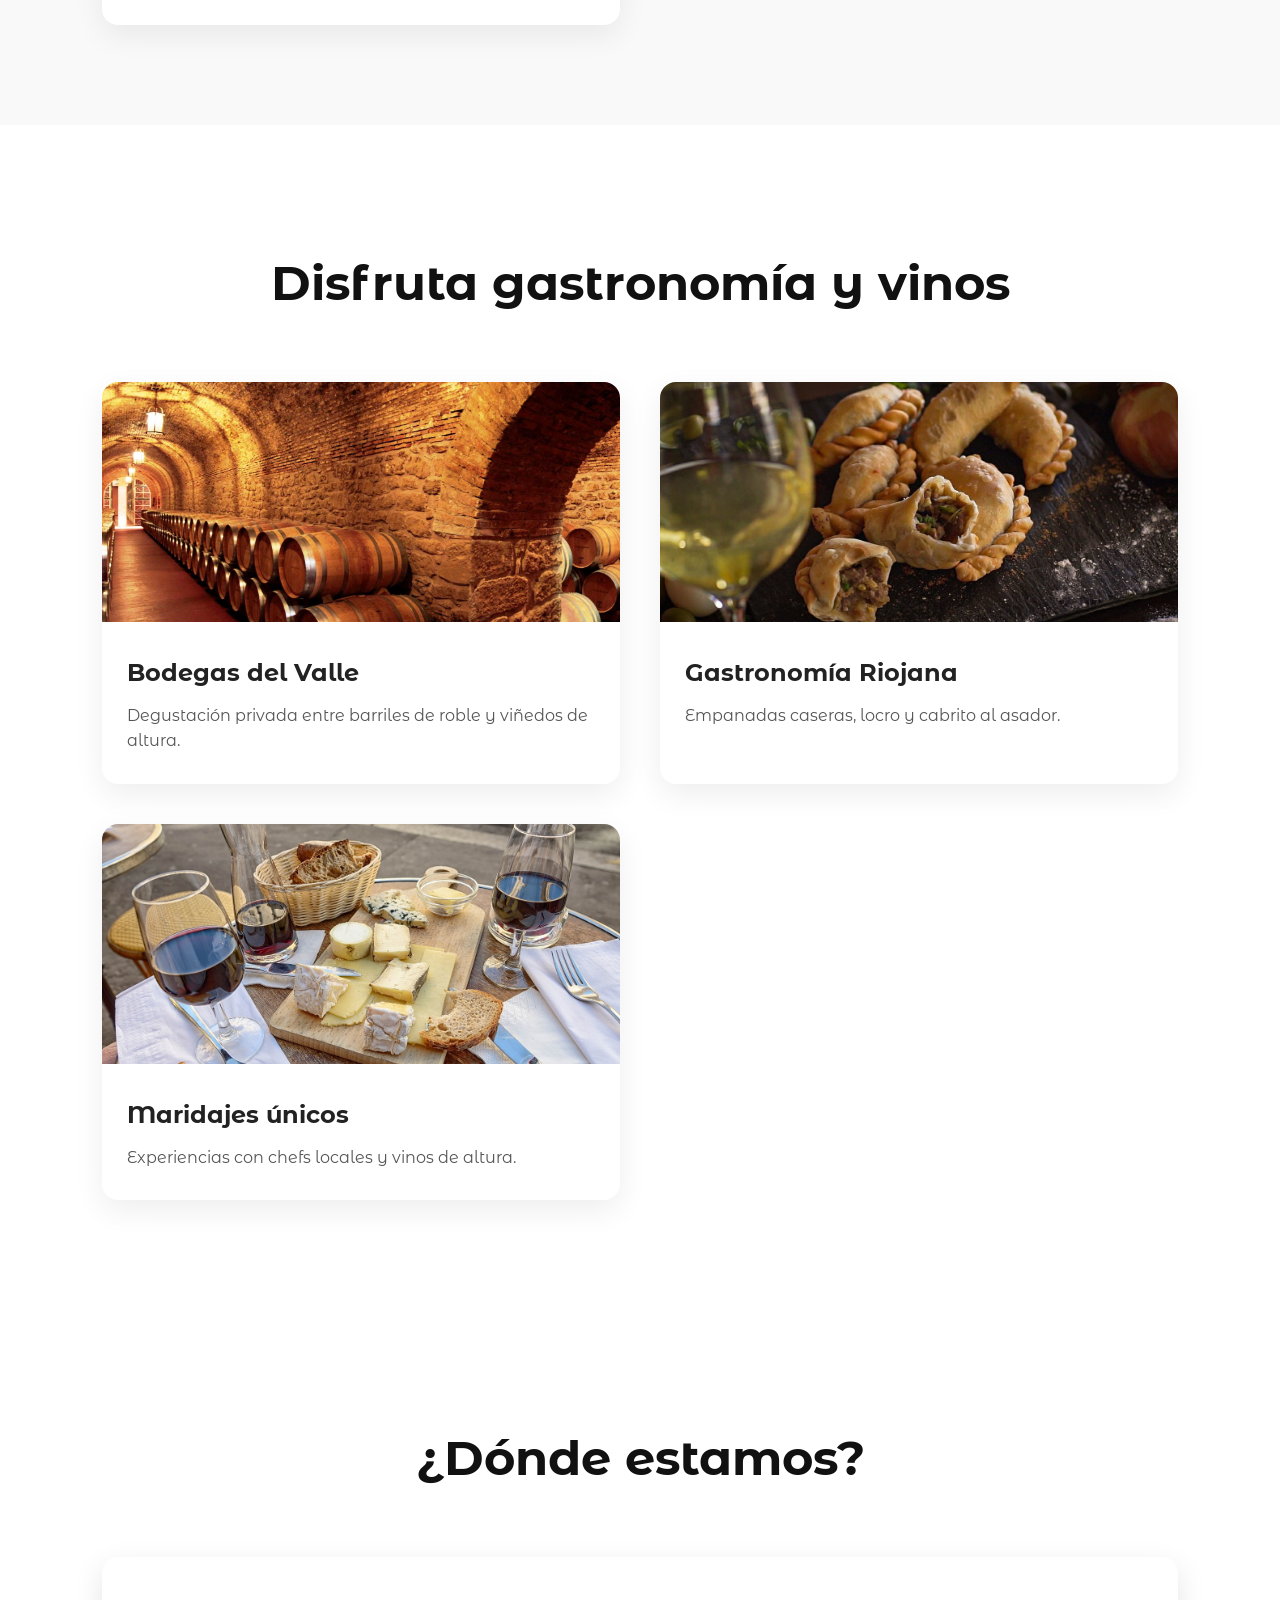
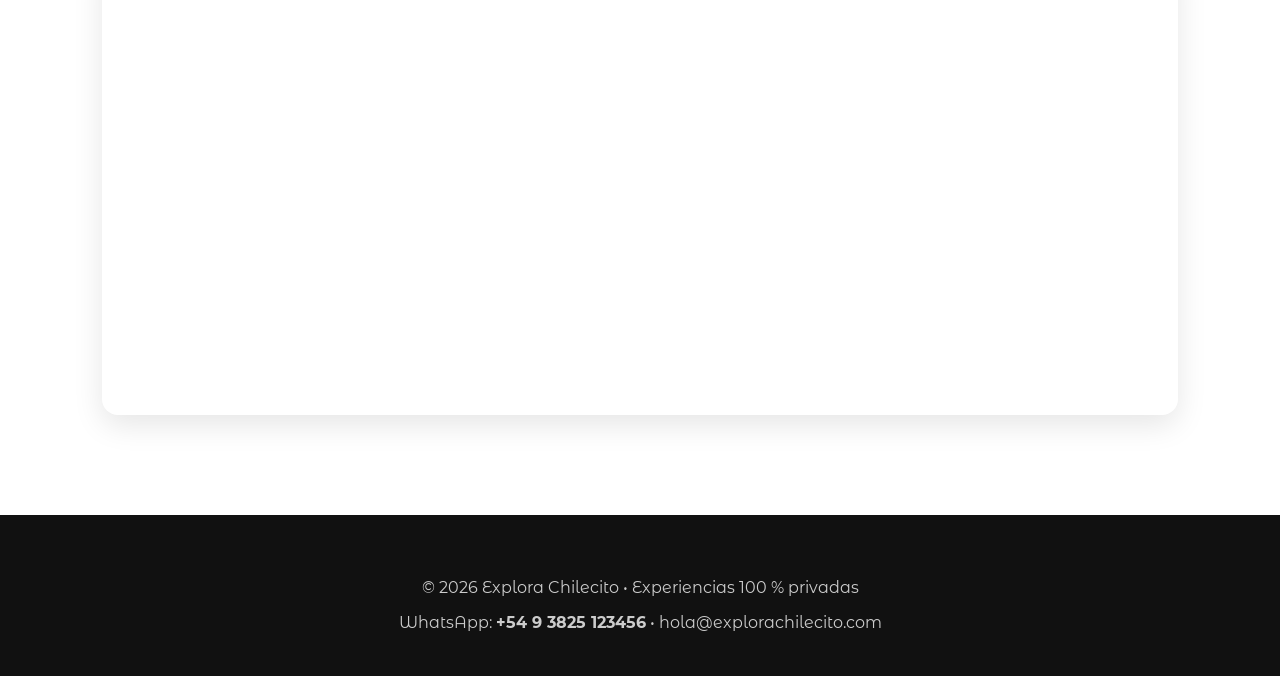
==== commit 6c5309e3: "reserva" ====
--- a/index.html
+++ b/index.html
@@ -9,7 +9,7 @@
 </head>
 <body>
 
-    <!-- NAVEGACIÓN -->
+    <!-- NAVEGACIÓN (sin botón de reserva) -->
     <nav class="navbar">
         <div class="logo">
             <h2>Explora Chilecito</h2>
@@ -42,17 +42,7 @@
                     <li><a href="pages/disfruta-maridajes.html" target="_blank">Maridajes únicos</a></li>
                 </ul>
             </li>
-            <li class="dropdown">
-                <a href="#servicios">Servicios</a>
-                <ul class="dropdown-content">
-                    <li><a href="#tours">Tours Privados</a></li>
-                    <li><a href="#paquetes">Paquetes</a></li>
-                    <li><a href="#contacto">Reservas</a></li>
-                </ul>
-            </li>
         </ul>
-        
-        <a href="#contacto" class="btn-reserva">Reservá tu experiencia</a>
     </nav>
 
     <!-- HERO SLIDER -->
@@ -80,43 +70,43 @@
         </div>
     </section>
 
-    <!-- PRESTADORES DE SERVICIO (Nueva sección arriba de Conoce) -->
+    <!-- PRESTADORES DE SERVICIO -->
     <section id="prestadores" class="section bg-light">
         <div class="container">
             <h2 class="section-title">Prestadores de Servicio</h2>
             <div class="cards-grid">
-                <div class="card prestador-card" onclick="openModal('empresa1')">
-                    <img src="images/logo-suyana-trekking.jpg" alt="Logo Suyana Trekking">
-                    <h3>Suyana Trekking</h3>
-                    <p>Excursiones esenciales por las sierras.</p>
-                </div>
-                <div class="card prestador-card" onclick="openModal('empresa2')">
-                    <img src="images/logo-tours-famatina.jpg" alt="Logo Tours Famatina">
+                <div class="card prestador-card" onclick="openModal('suyuna')">
+                    <img src="images/logo-suyana-trekking.jpg" alt="Suyuna Trekking">
+                    <h3>Suyuna Trekking</h3>
+                    <p>Excursiones en el Valle de Famatina y sierras.</p>
+                </div>
+                <div class="card prestador-card" onclick="openModal('chilecitotrekking')">
+                    <img src="images/logo-tours-famatina.jpg" alt="Chilecito Trekking">
                     <h3>Chilecito Trekking</h3>
-                    <p>Excursiones guiadas por el valle de Famatina y sierras.</p>
-                </div>
-            </div>
-        </div>
-    </section>
-
-    <!-- MODALES PARA EMPRESAS -->
-    <div id="empresa1" class="modal">
+                    <p>Excursiones guiadas por las sierras y senderos locales.</p>
+                </div>
+            </div>
+        </div>
+    </section>
+
+    <!-- MODALES PARA PRESTADORES -->
+    <div id="suyuna" class="modal">
         <div class="modal-content">
-            <span class="close" onclick="closeModal('empresa1')">&times;</span>
-            <h2>Suyana Trekking</h2>
-            <p>Contacta con nosotros:</p>
-            <a href="https://wa.me/5493825123456" class="btn-social whatsapp">WhatsApp</a>
-            <a href="https://www.instagram.com/suyana_trekking?igsh=c2cyb3Z4Nm04b3JnZQ==" class="btn-social instagram">Instagram</a>
+            <span class="close" onclick="closeModal('suyuna')">×</span>
+            <h2>Suyuna Trekking</h2>
+            <p>Contactanos directamente:</p>
+            <a href="https://wa.me/5493825NUMEROSUYUNA?text=Hola%2C%20quiero%20info%20de%20senderismo" target="_blank" class="btn-social whatsapp">WhatsApp</a>
+            <a href="https://www.instagram.com/suyana_trekking" target="_blank" class="btn-social instagram">Instagram</a>
         </div>
     </div>
 
-    <div id="empresa2" class="modal">
+    <div id="chilecitotrekking" class="modal">
         <div class="modal-content">
-            <span class="close" onclick="closeModal('empresa2')">&times;</span>
-            <h2>Tours Famatina</h2>
-            <p>Contacta con nosotros:</p>
-            <a href="https://wa.me/5493825654321" class="btn-social whatsapp">WhatsApp</a>
-            <a href="https://www.instagram.com/chilecitotrekking?igsh=cTIyb2JzaXZua3BmZQ==" class="btn-social instagram">Instagram</a>
+            <span class="close" onclick="closeModal('chilecitotrekking')">×</span>
+            <h2>Chilecito Trekking</h2>
+            <p>Contactanos directamente:</p>
+            <a href="https://wa.me/5493825NUMEROCHILECITO?text=Hola%2C%20quiero%20info%20de%20senderismo" target="_blank" class="btn-social whatsapp">WhatsApp</a>
+            <a href="https://www.instagram.com/chilecitotrekking" target="_blank" class="btn-social instagram">Instagram</a>
         </div>
     </div>
 
@@ -174,27 +164,6 @@
                     <img src="images/maridaje-vinos.jpg" alt="Maridaje de vinos y comida">
                     <h3>Maridajes únicos</h3>
                     <p>Experiencias con chefs locales y vinos de altura.</p>
-                </div>
-            </div>
-        </div>
-    </section>
-
-    <!-- SERVICIOS -->
-    <section id="servicios" class="section bg-light">
-        <div class="container">
-            <h2 class="section-title">Nuestros servicios</h2>
-            <div class="cards-grid">
-                <div class="card">
-                    <h3>Tours Privados</h3>
-                    <p>Con guías locales apasionados (máx. 8 personas).</p>
-                </div>
-                <div class="card">
-                    <h3>Paquetes 2-3 días</h3>
-                    <p>Vino + naturaleza + estadía en casas boutique.</p>
-                </div>
-                <div class="card">
-                    <h3>Traslados y logística</h3>
-                    <p>Desde La Rioja capital o Catamarca.</p>
                 </div>
             </div>
         </div>
@@ -235,7 +204,7 @@
             menu.classList.toggle('active');
         }
 
-        // Funciones para modales
+        // Modales para prestadores
         function openModal(id) {
             document.getElementById(id).style.display = "block";
         }
@@ -244,7 +213,6 @@
             document.getElementById(id).style.display = "none";
         }
 
-        // Cerrar modal al click fuera
         window.onclick = function(event) {
             const modals = document.getElementsByClassName('modal');
             for (let i = 0; i < modals.length; i++) {
--- a/css/styles.css
+++ b/css/styles.css
@@ -1,4 +1,4 @@
-/* css/styles.css – completa */
+/* css/styles.css – Versión completa (sin cambios nuevos requeridos) */
 
 :root {
     --primary: #2e7d32;
@@ -22,10 +22,11 @@
     line-height: 1.6;
 }
 
-/* NAVEGACIÓN (sin cambios) */
 .navbar {
     position: fixed;
-    top: 0; left: 0; right: 0;
+    top: 0;
+    left: 0;
+    right: 0;
     display: flex;
     align-items: center;
     justify-content: space-between;
@@ -95,21 +96,6 @@
     color: var(--primary);
 }
 
-.btn-reserva {
-    background: var(--accent);
-    color: white;
-    padding: 12px 28px;
-    border-radius: 50px;
-    text-decoration: none;
-    font-weight: 600;
-    transition: all 0.3s;
-}
-
-.btn-reserva:hover {
-    background: #7a1515;
-    transform: translateY(-2px);
-}
-
 .hamburger {
     display: none;
     font-size: 1.8rem;
@@ -117,7 +103,7 @@
     color: var(--primary);
 }
 
-/* HERO (sin cambios) */
+/* HERO */
 .hero {
     height: 100vh;
     position: relative;
@@ -353,7 +339,7 @@
     line-height: 1.5;
 }
 
-/* PRESTADORES – logos ajustados */
+/* PRESTADORES */
 .prestador-card {
     cursor: pointer;
     text-align: center;
@@ -501,6 +487,6 @@
     .navbar { padding: 1rem 5%; }
 
     .prestador-card img {
-        height: 140px;           /* más pequeño en móvil */
+        height: 140px;
     }
 }
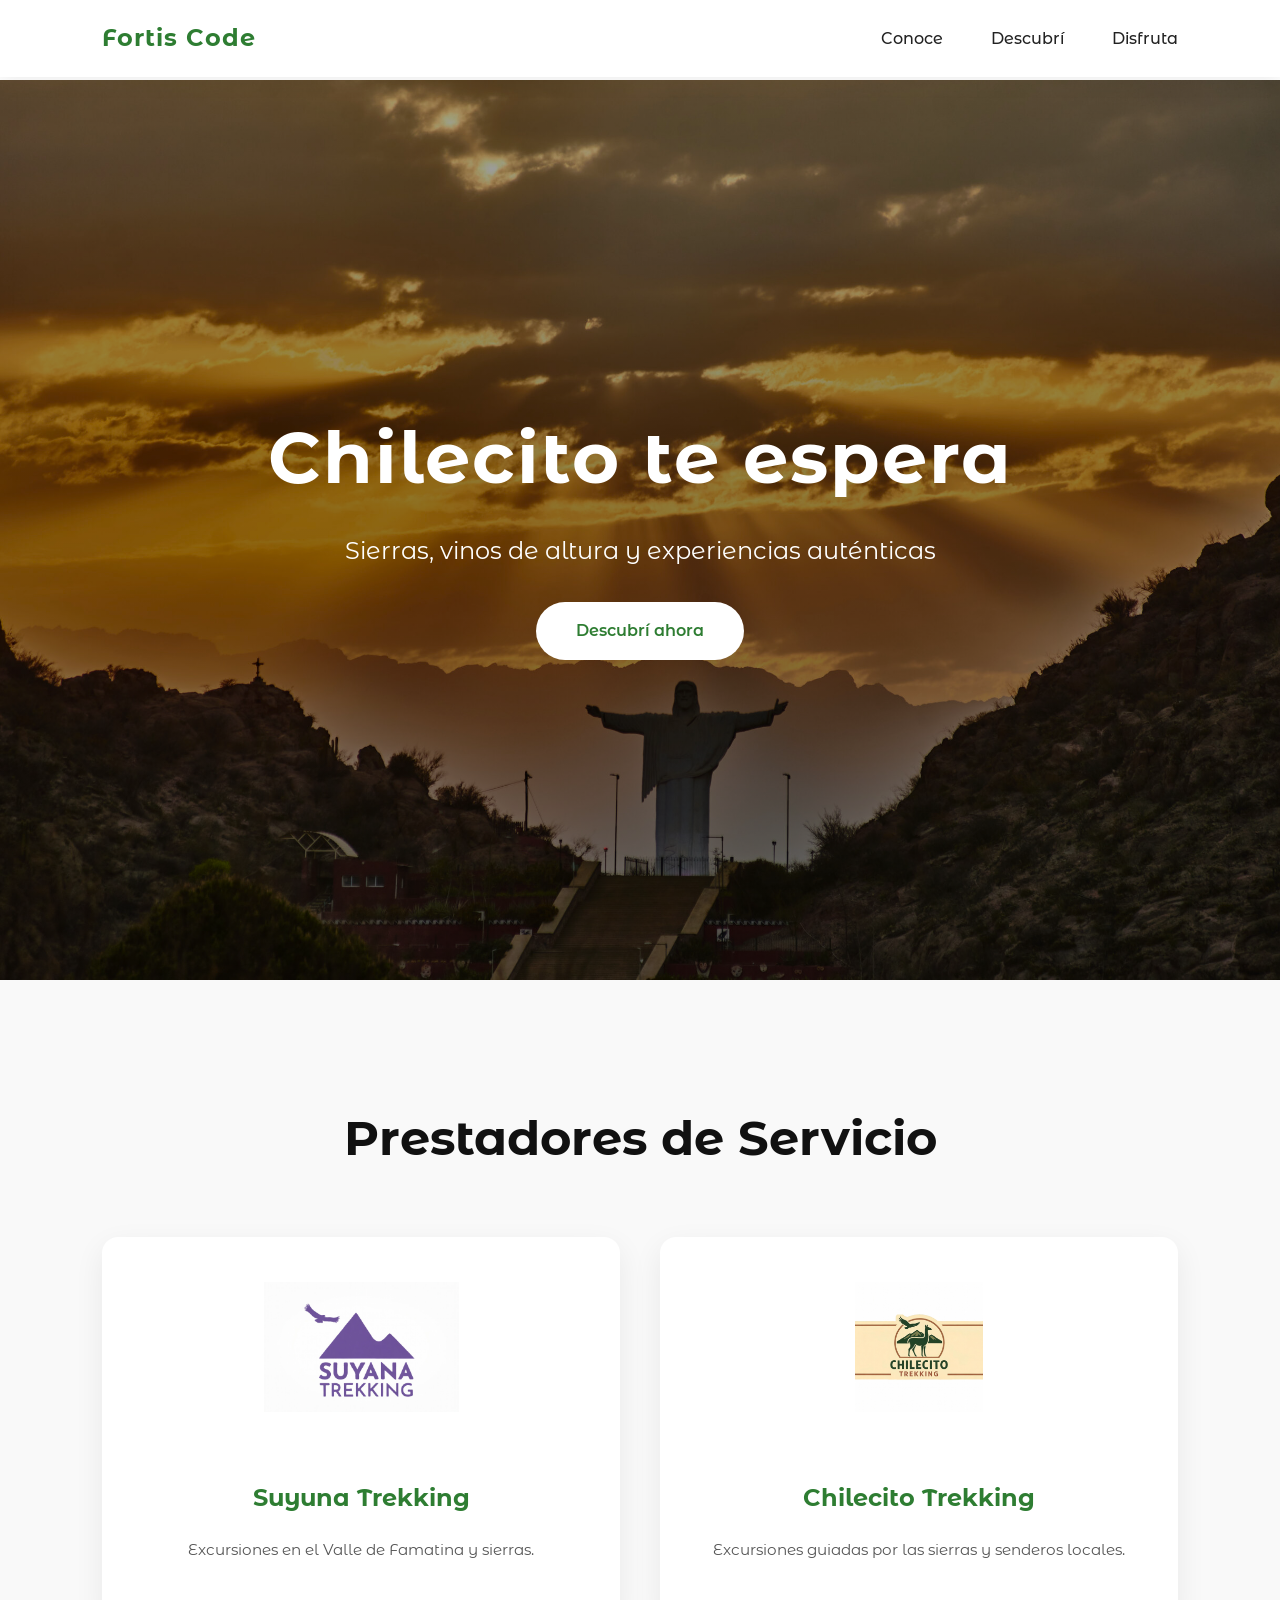
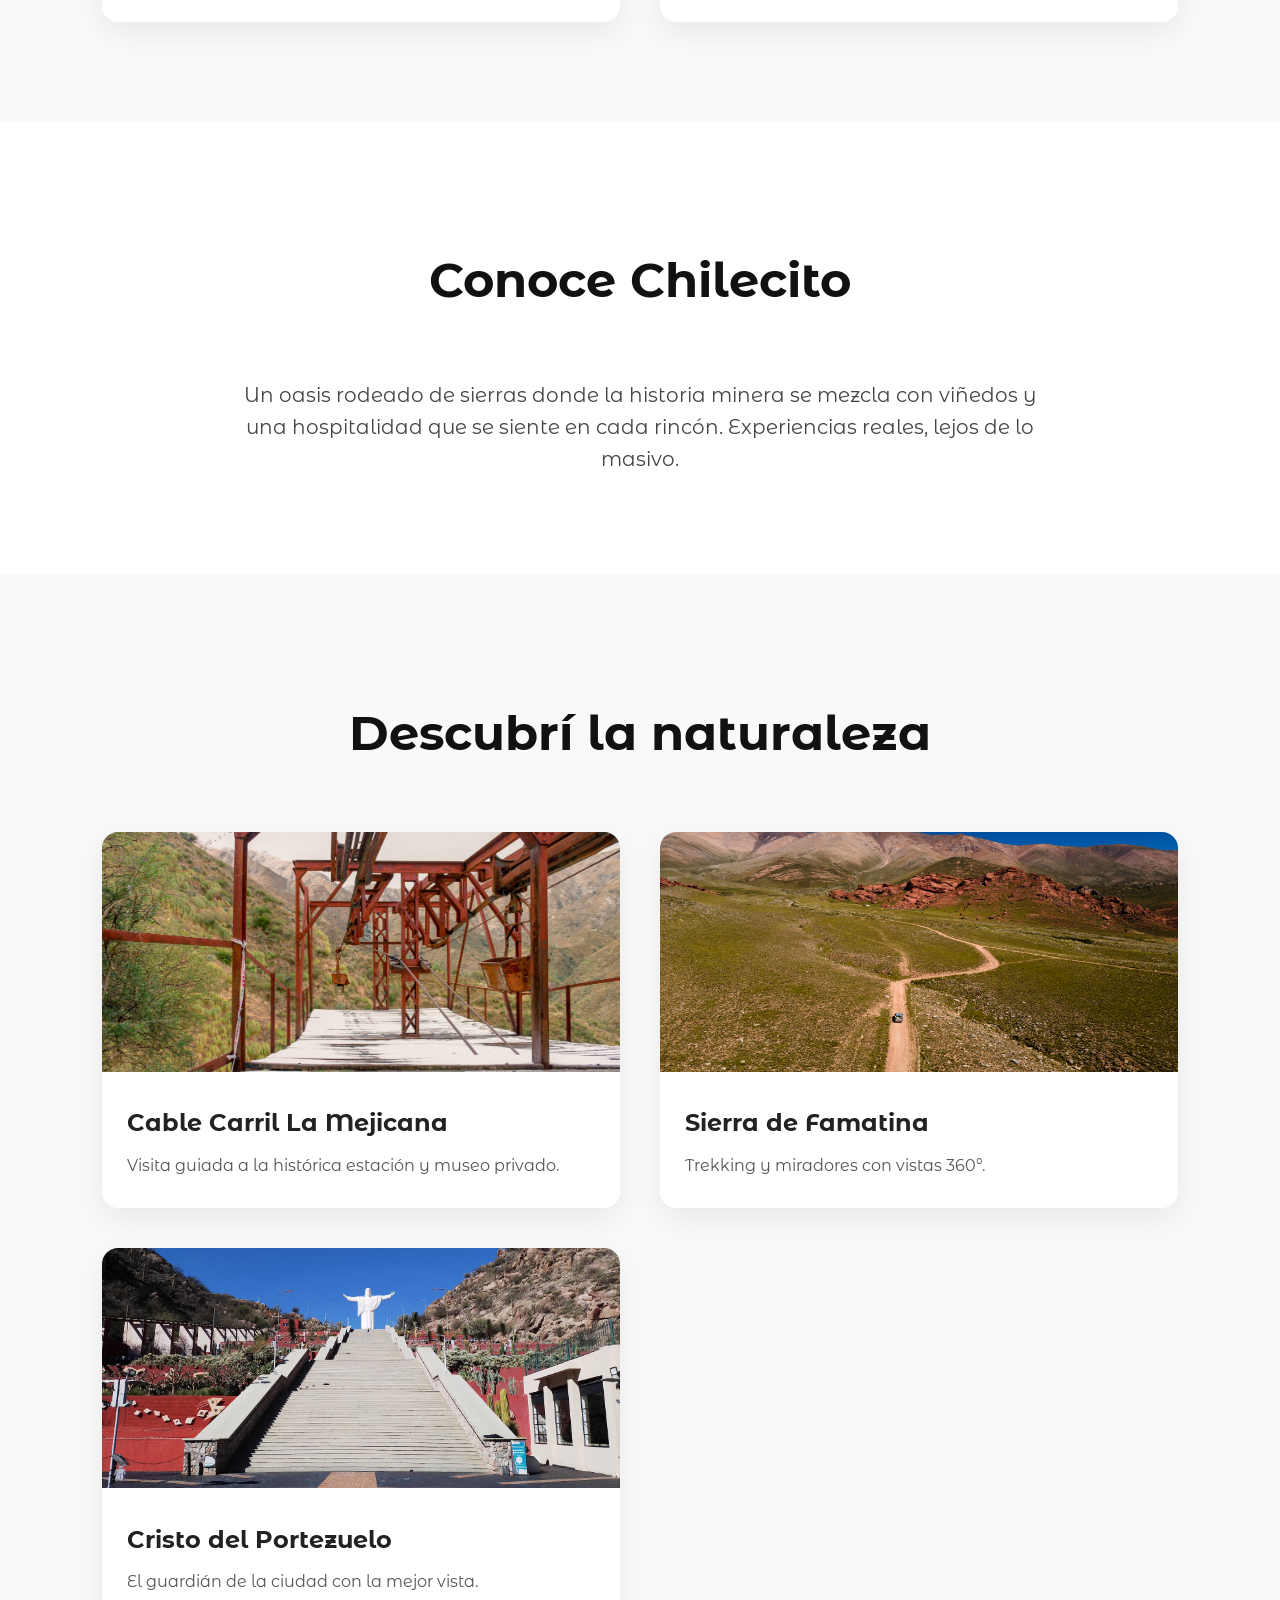
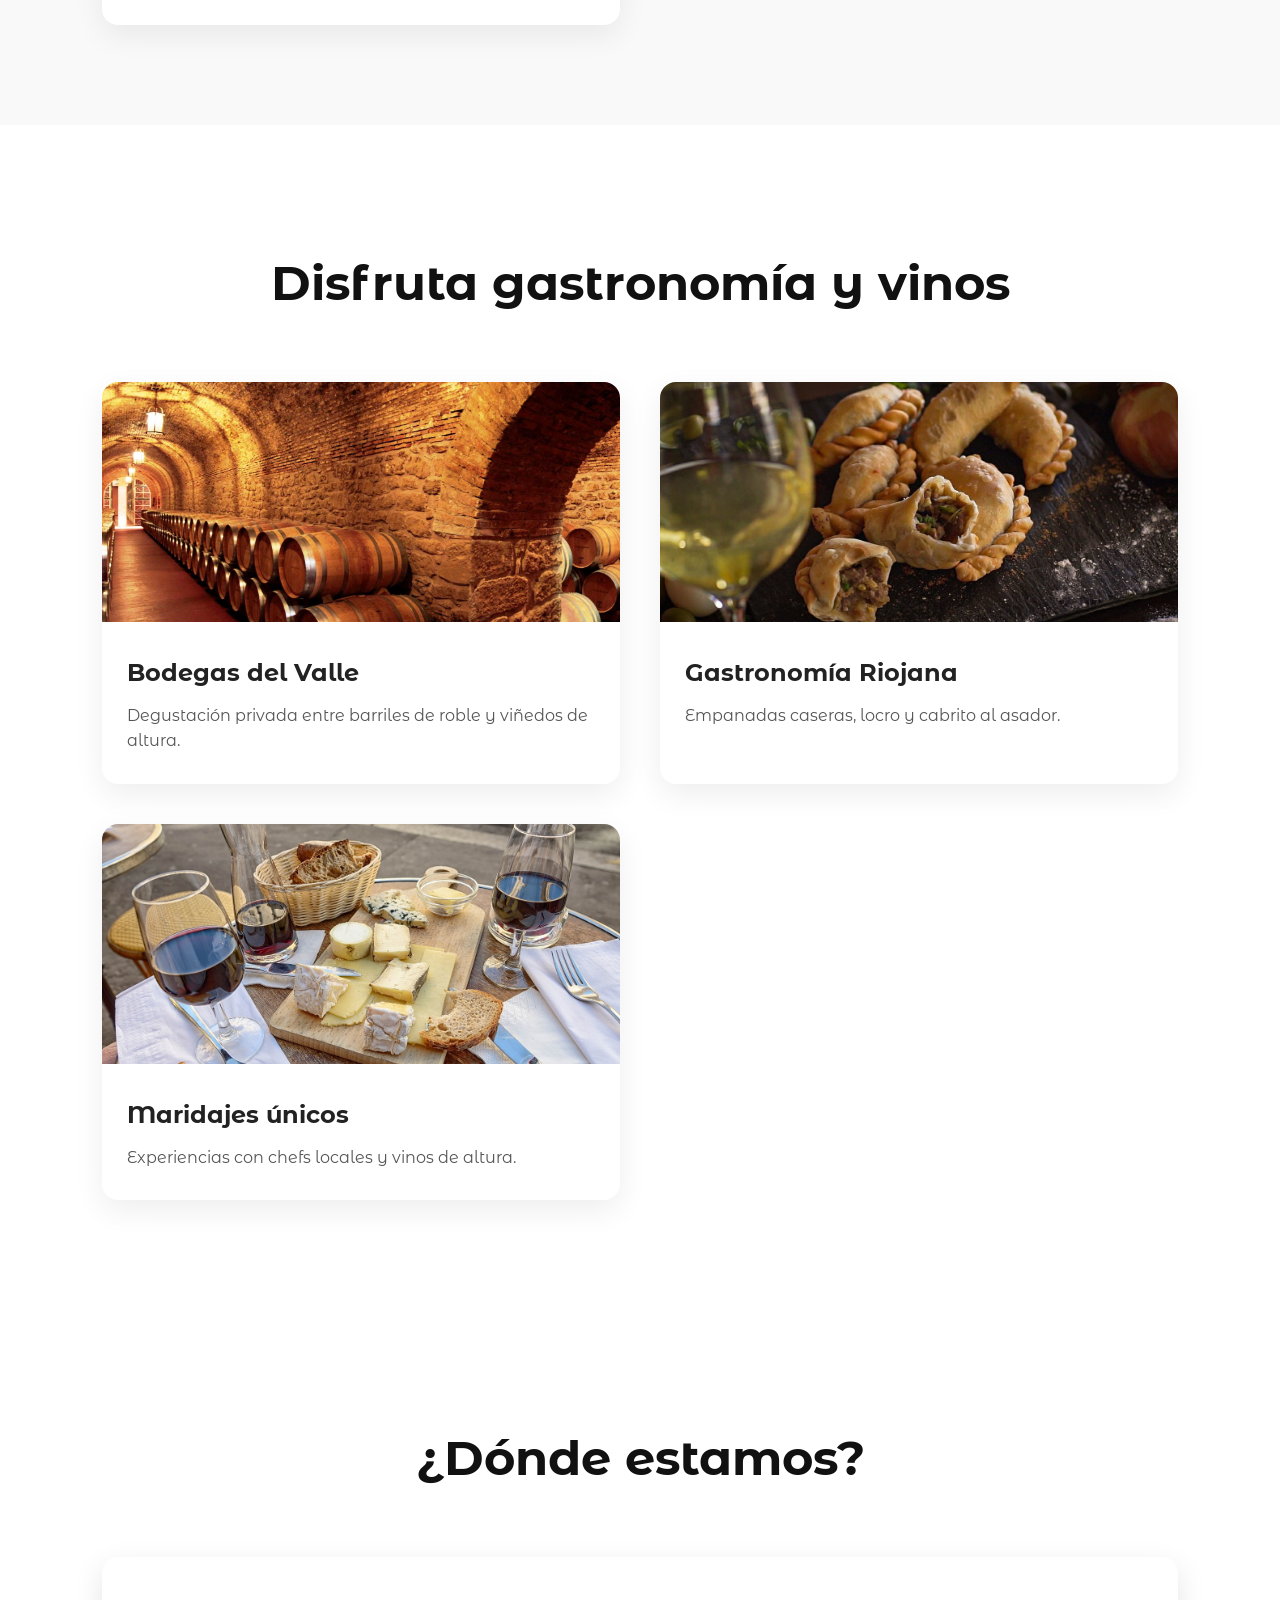
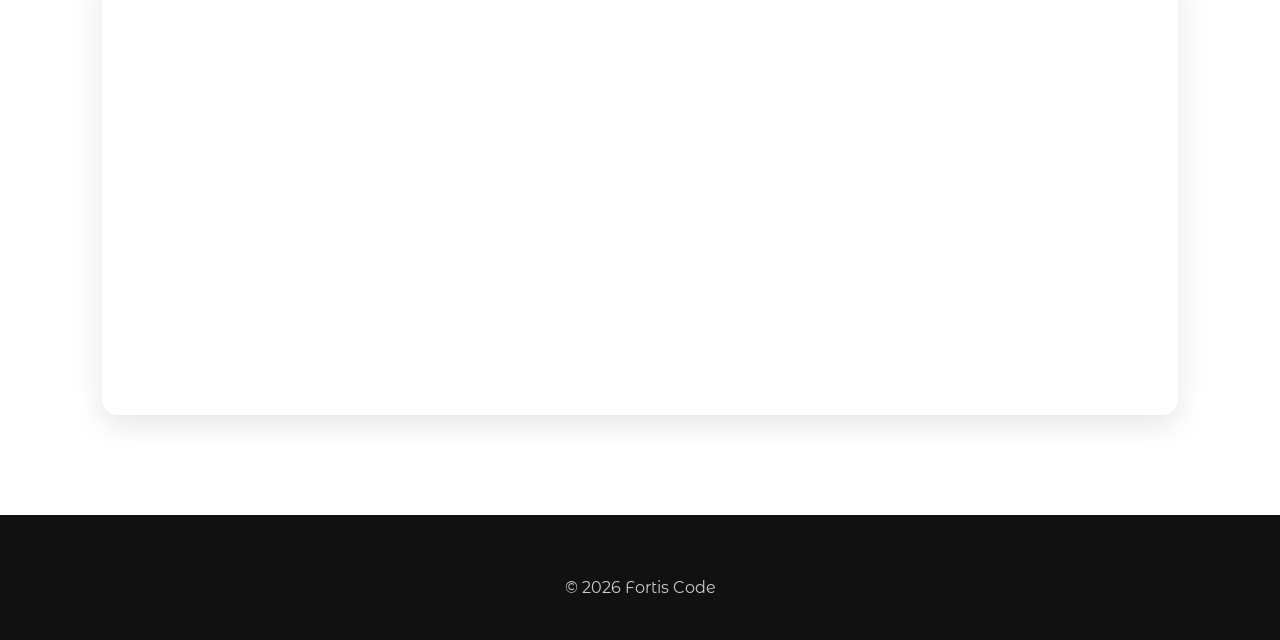
==== commit 50868dfd: "cambio pequeño" ====
--- a/index.html
+++ b/index.html
@@ -3,16 +3,16 @@
 <head>
     <meta charset="UTF-8">
     <meta name="viewport" content="width=device-width, initial-scale=1.0">
-    <title>Explora Chilecito • Sierras • Vinos • Aventura</title>
+    <title>Fortis Code • Sierras • Vinos • Aventura</title>
     <link href="https://fonts.googleapis.com/css2?family=Montserrat+Alternates:wght@400;500;600;700&display=swap" rel="stylesheet">
     <link rel="stylesheet" href="css/styles.css">
 </head>
 <body>
 
-    <!-- NAVEGACIÓN (sin botón de reserva) -->
+    <!-- NAVEGACIÓN -->
     <nav class="navbar">
         <div class="logo">
-            <h2>Explora Chilecito</h2>
+            <h2>Fortis Code</h2>
         </div>
         
         <div class="hamburger" onclick="toggleMenu()">☰</div>
@@ -180,11 +180,10 @@
         </div>
     </section>
 
-    <!-- FOOTER -->
+    <!-- FOOTER (solo derechos de autor) -->
     <footer id="contacto">
         <div class="container">
-            <p>© 2026 Explora Chilecito • Experiencias 100 % privadas</p>
-            <p>WhatsApp: <strong>+54 9 3825 123456</strong> • hola@explorachilecito.com</p>
+            <p>© 2026 Fortis Code</p>
         </div>
     </footer>
 
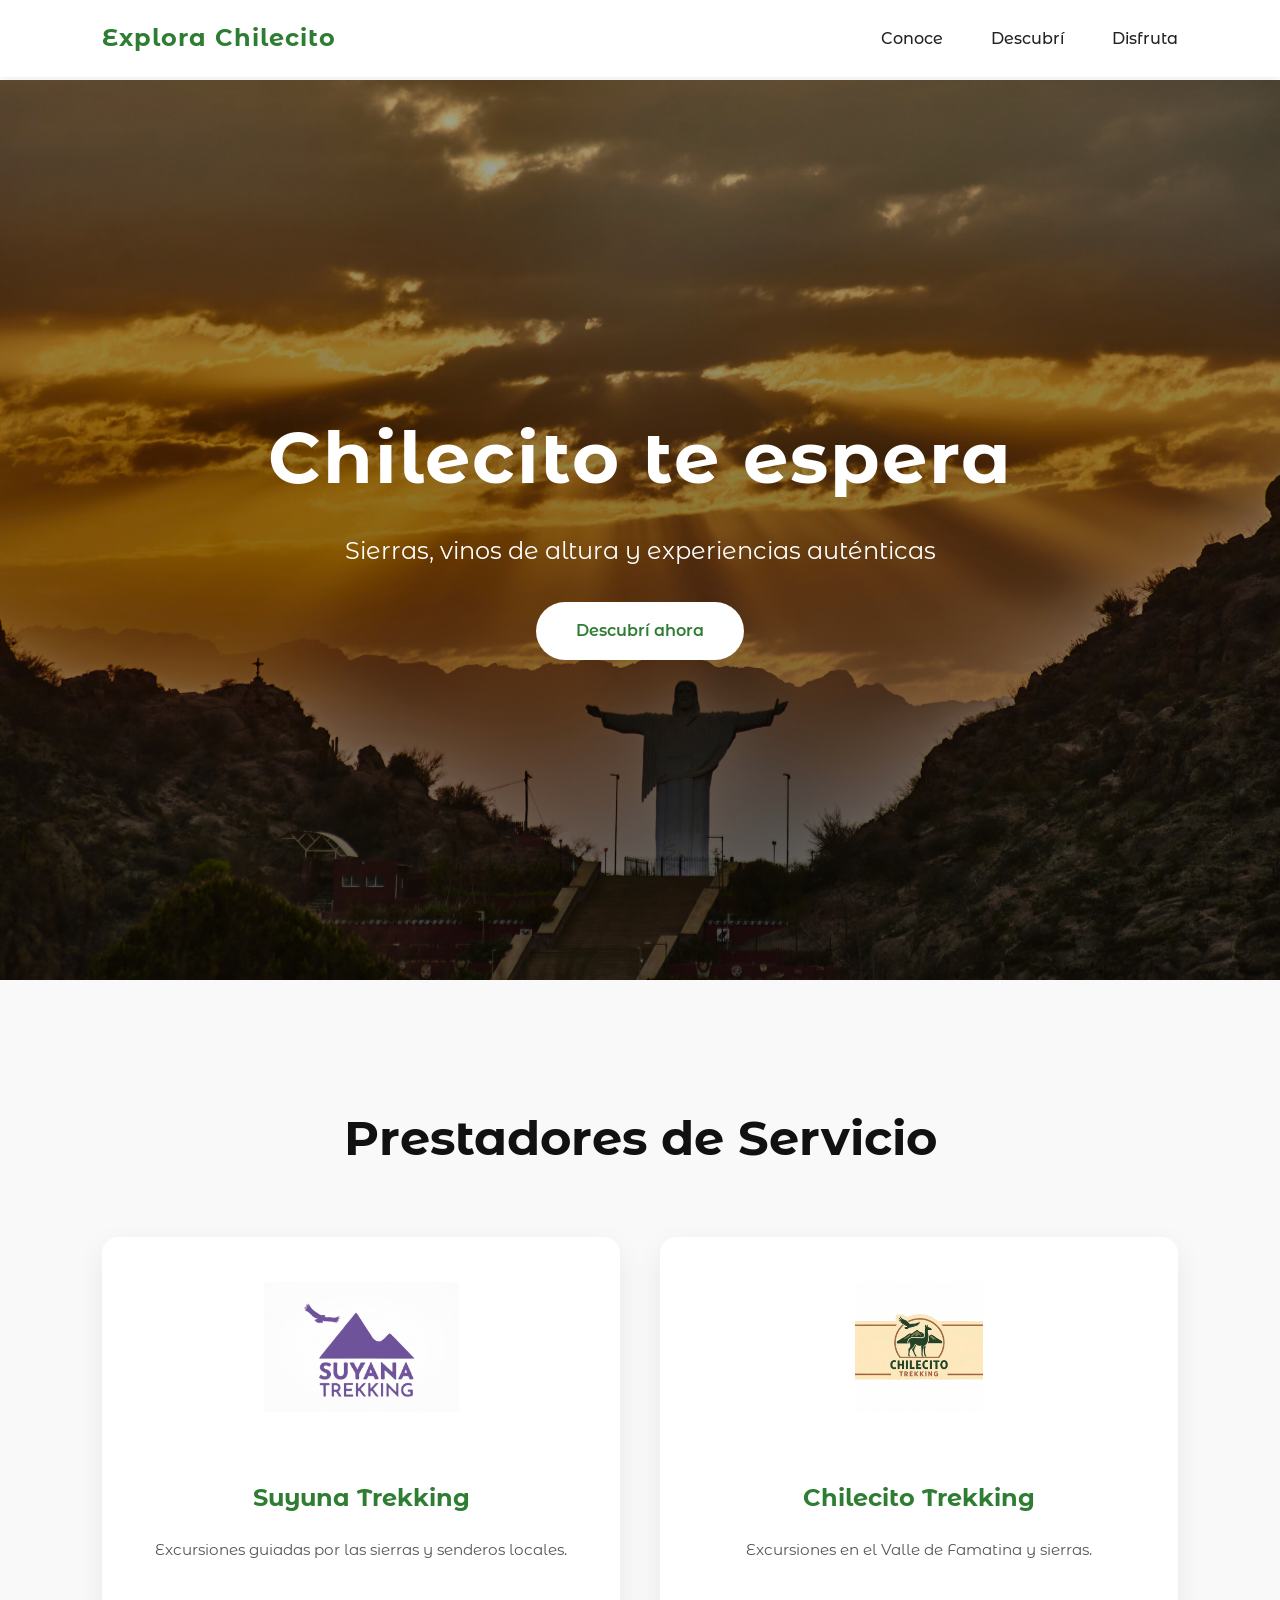
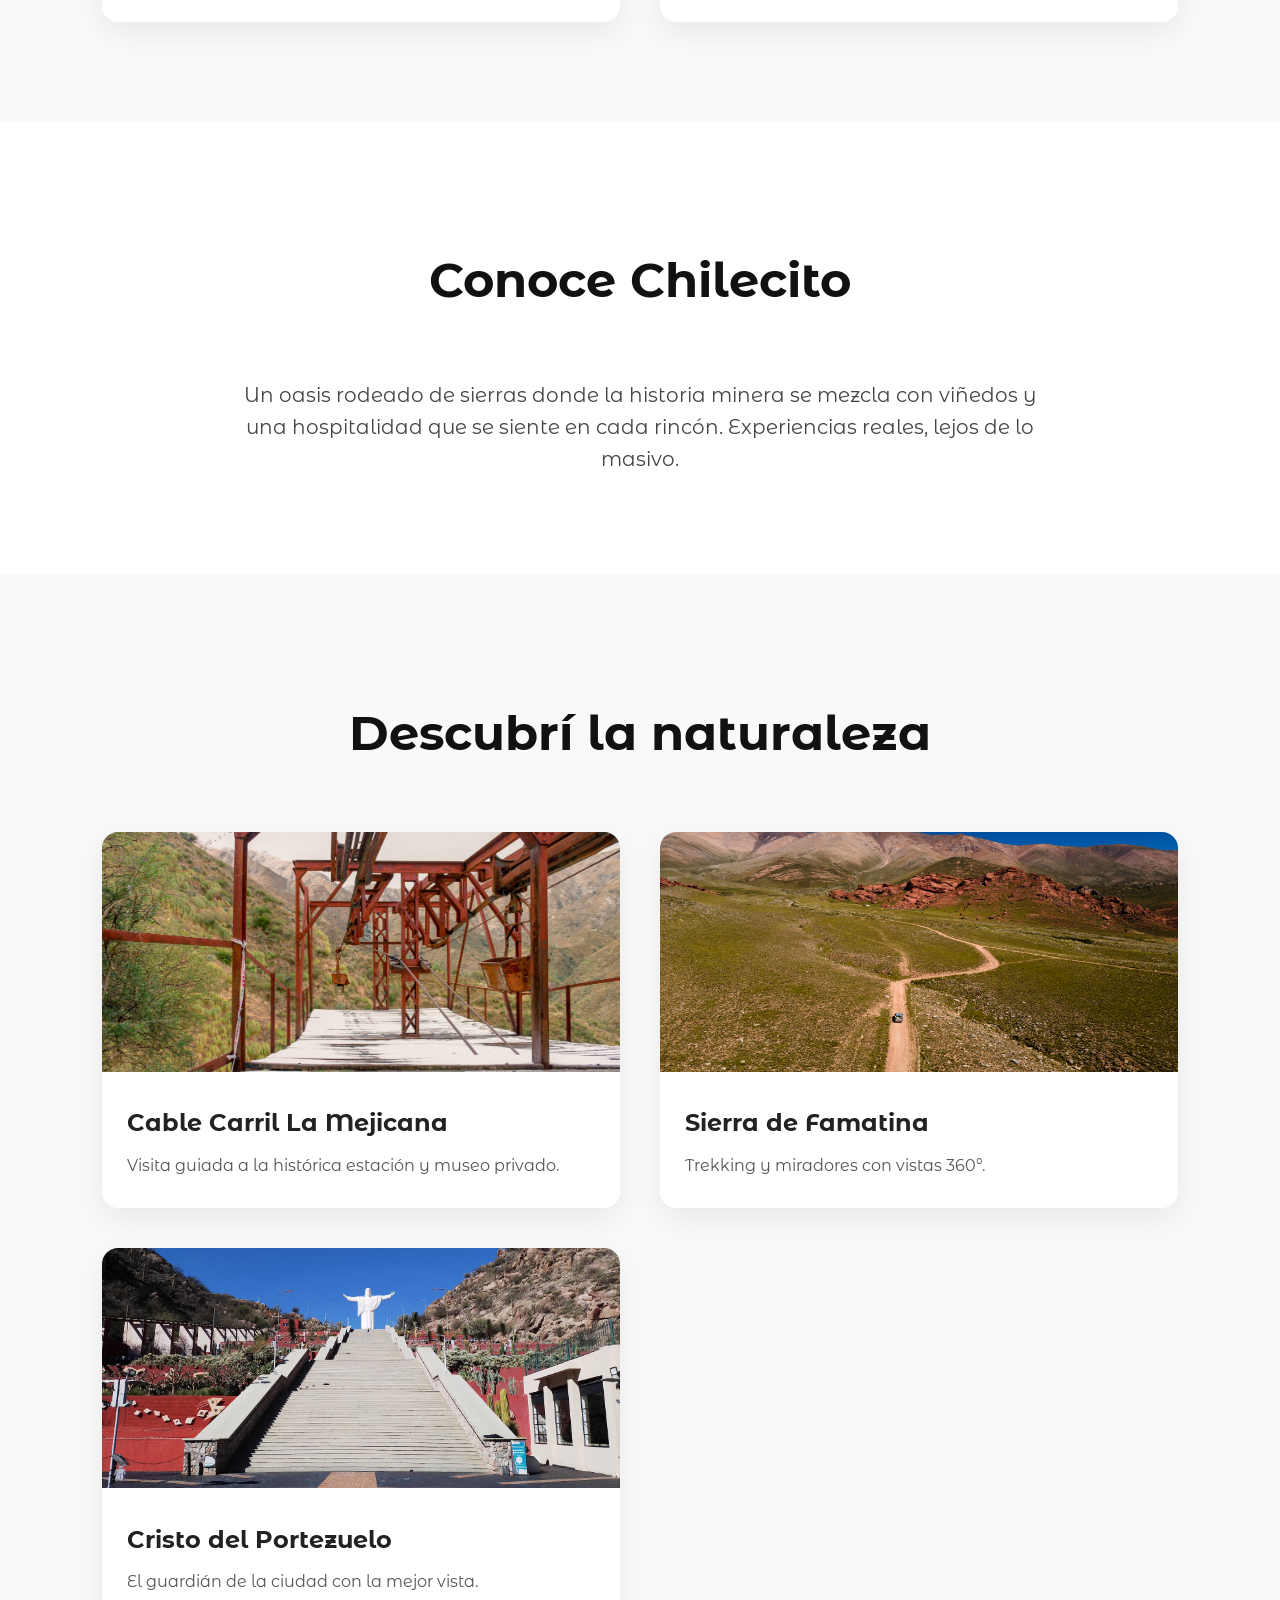
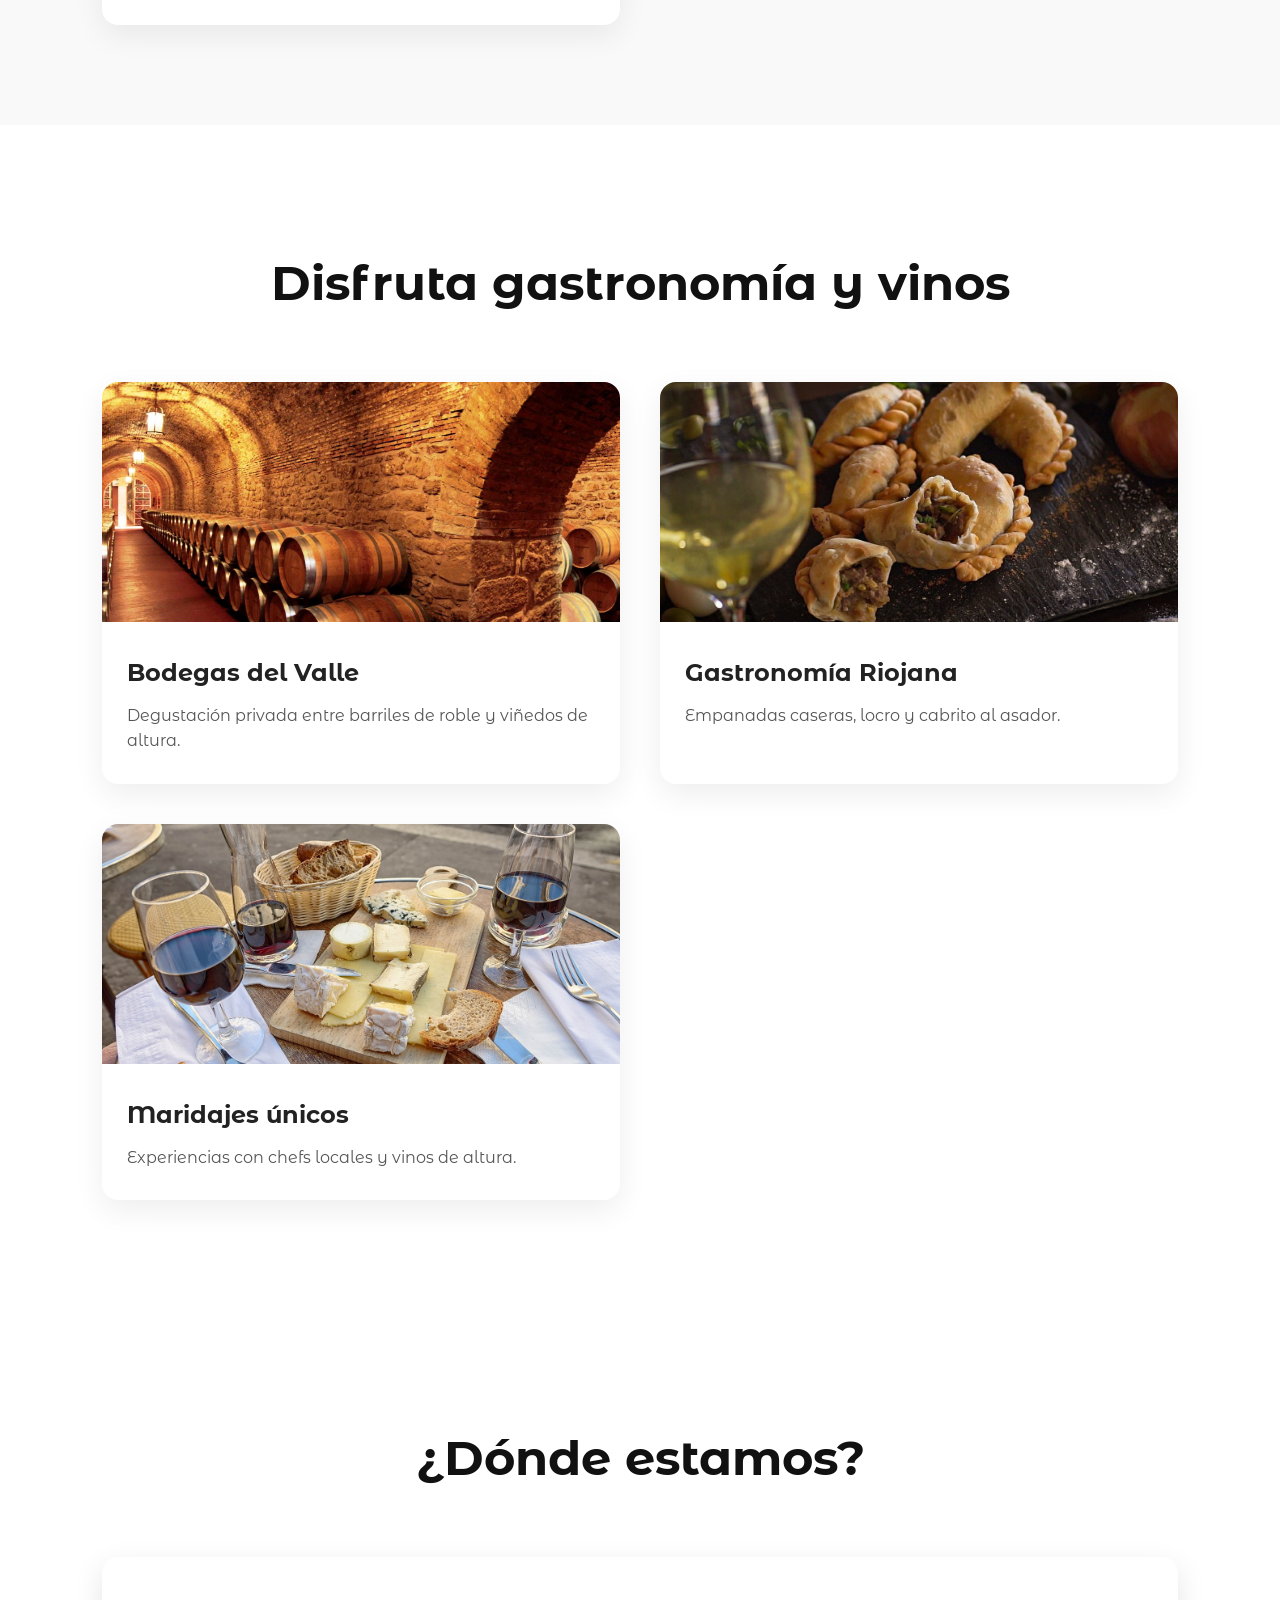
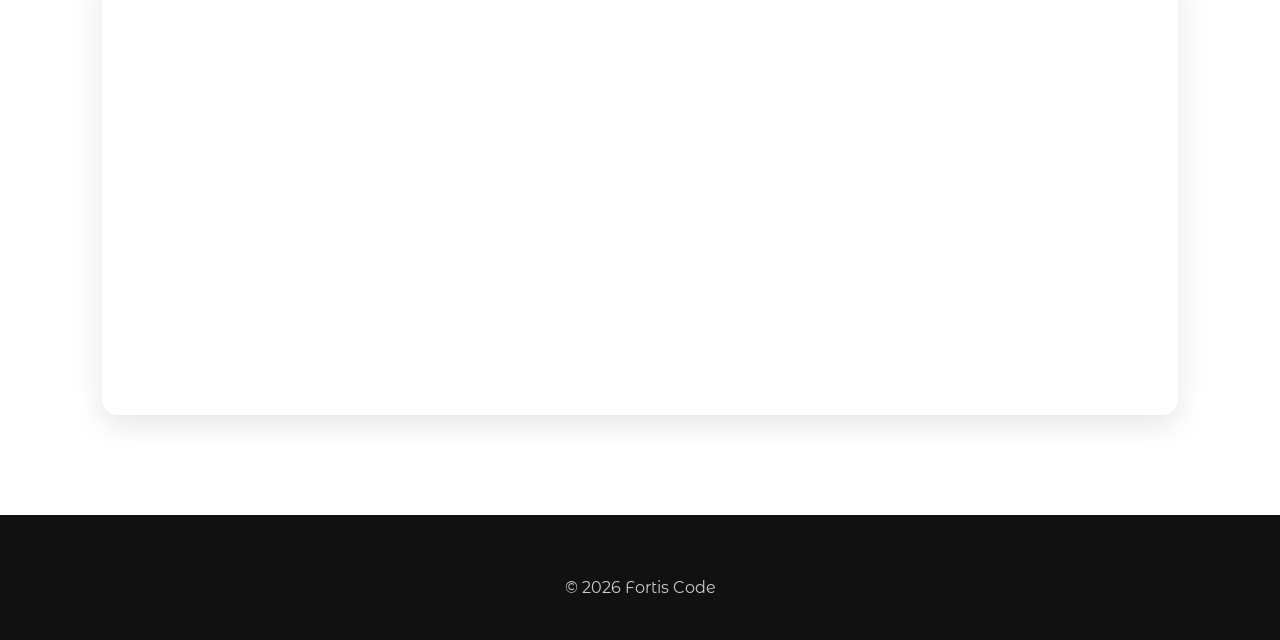
==== commit c89b9aeb: "titulo" ====
--- a/index.html
+++ b/index.html
@@ -3,7 +3,7 @@
 <head>
     <meta charset="UTF-8">
     <meta name="viewport" content="width=device-width, initial-scale=1.0">
-    <title>Fortis Code • Sierras • Vinos • Aventura</title>
+    <title>Explora Chilecito • Sierras • Vinos • Aventura</title>
     <link href="https://fonts.googleapis.com/css2?family=Montserrat+Alternates:wght@400;500;600;700&display=swap" rel="stylesheet">
     <link rel="stylesheet" href="css/styles.css">
 </head>
@@ -12,7 +12,7 @@
     <!-- NAVEGACIÓN -->
     <nav class="navbar">
         <div class="logo">
-            <h2>Fortis Code</h2>
+            <h2>Explora Chilecito</h2>
         </div>
         
         <div class="hamburger" onclick="toggleMenu()">☰</div>
@@ -78,12 +78,12 @@
                 <div class="card prestador-card" onclick="openModal('suyuna')">
                     <img src="images/logo-suyana-trekking.jpg" alt="Suyuna Trekking">
                     <h3>Suyuna Trekking</h3>
-                    <p>Excursiones en el Valle de Famatina y sierras.</p>
+                    <p>Excursiones guiadas por las sierras y senderos locales.</p>
                 </div>
                 <div class="card prestador-card" onclick="openModal('chilecitotrekking')">
                     <img src="images/logo-tours-famatina.jpg" alt="Chilecito Trekking">
                     <h3>Chilecito Trekking</h3>
-                    <p>Excursiones guiadas por las sierras y senderos locales.</p>
+                    <p>Excursiones en el Valle de Famatina y sierras.</p>
                 </div>
             </div>
         </div>
